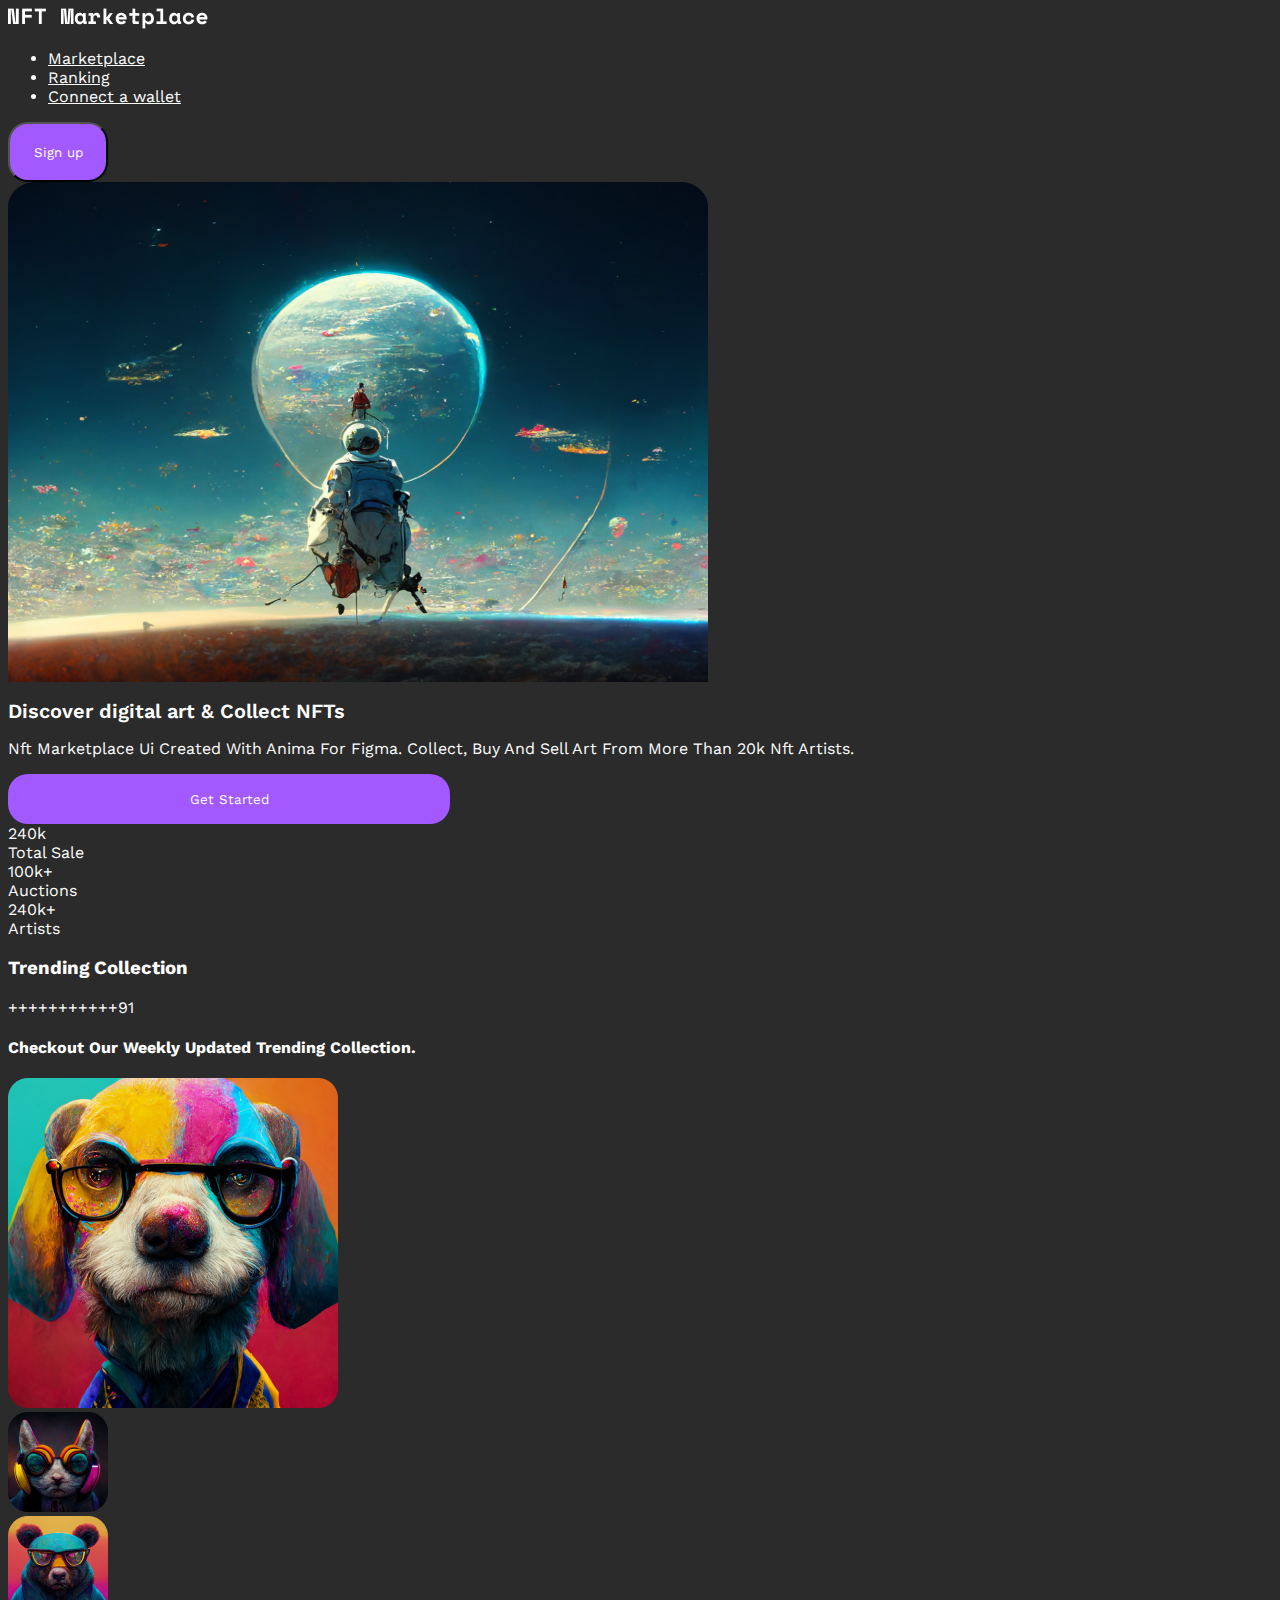
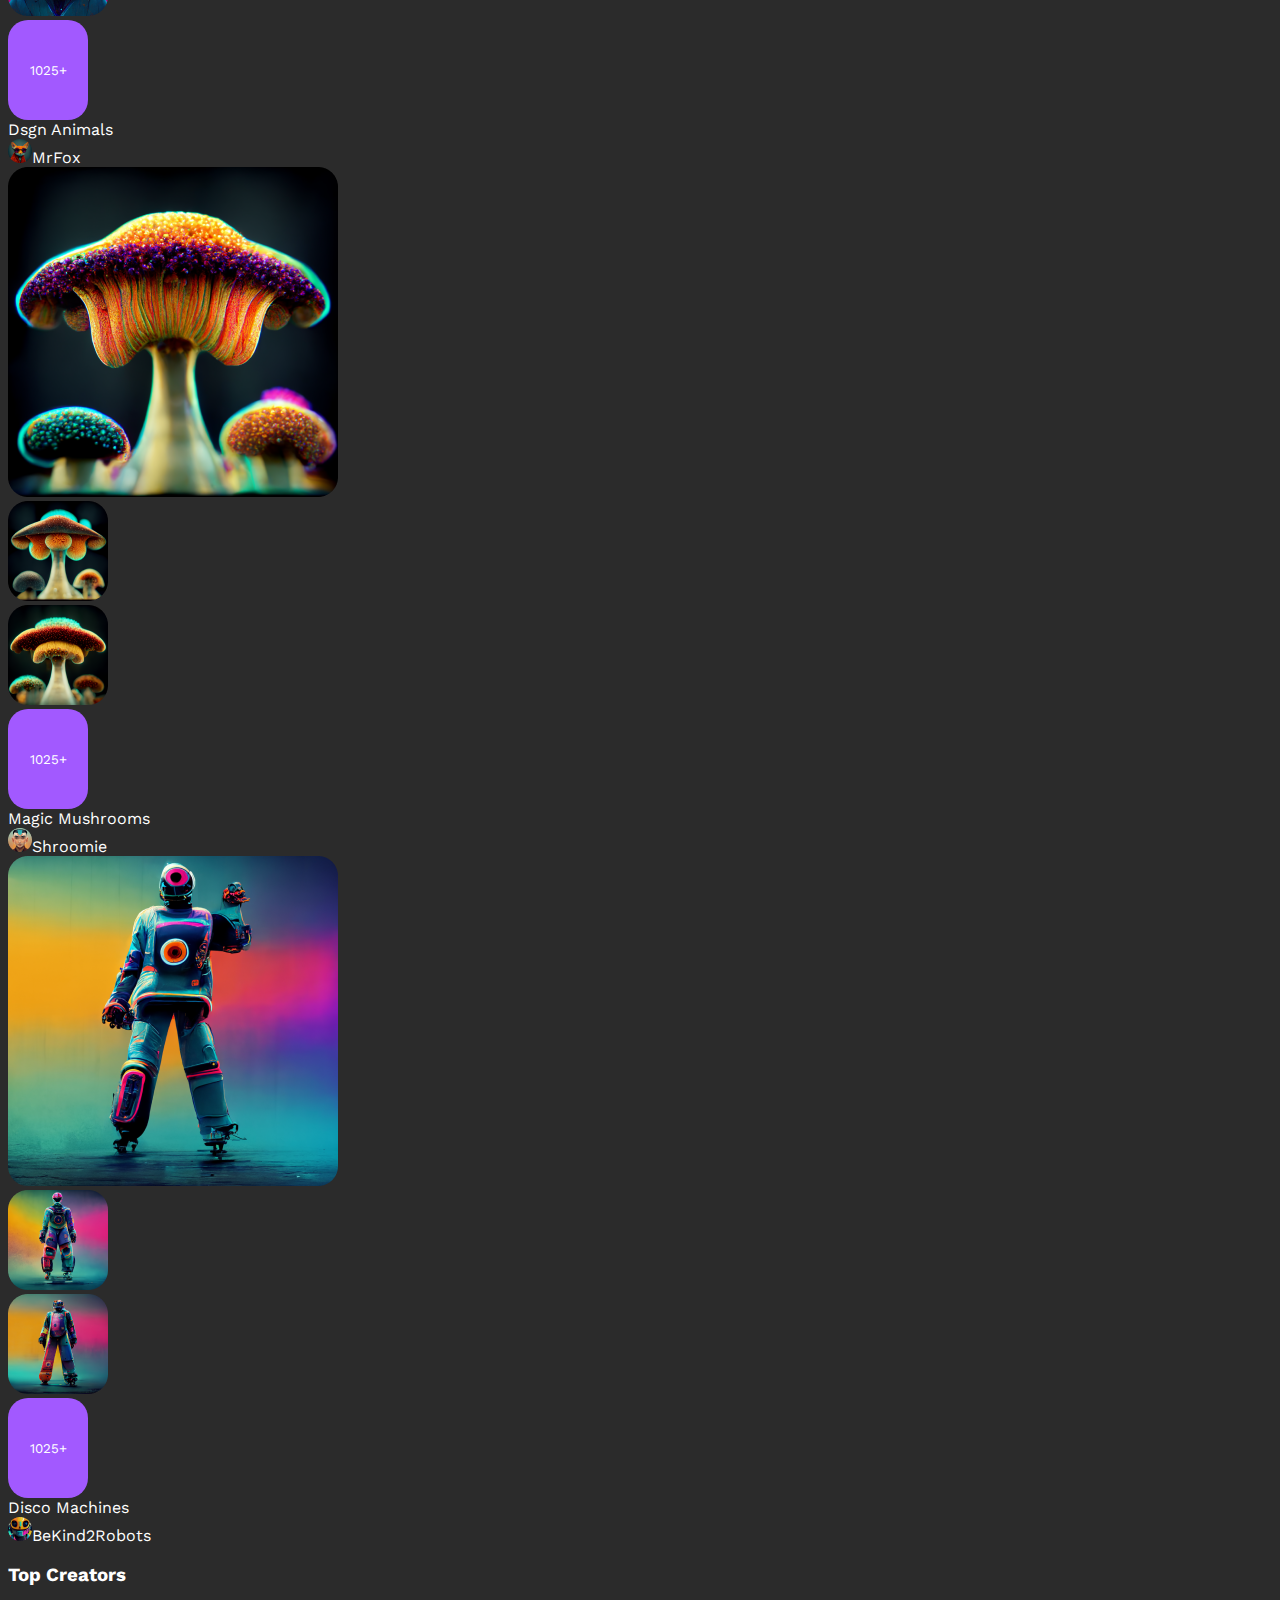
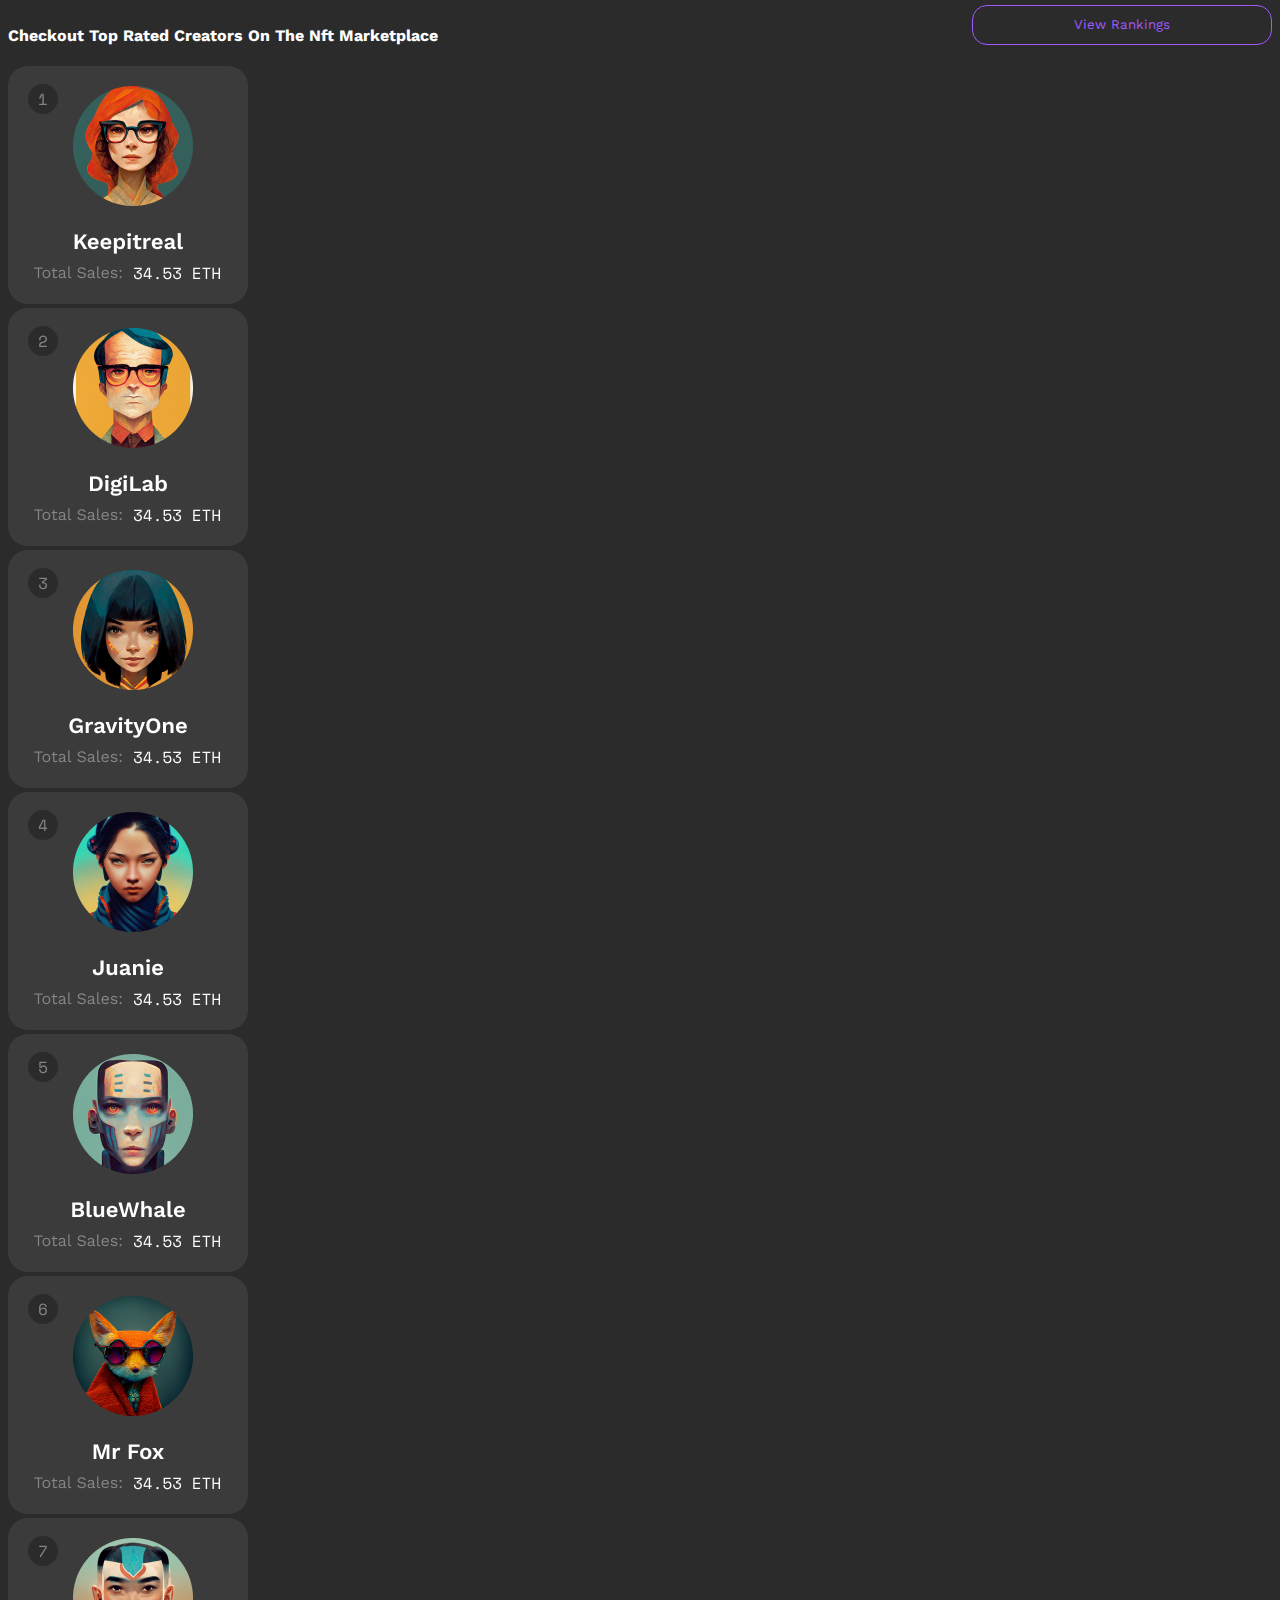
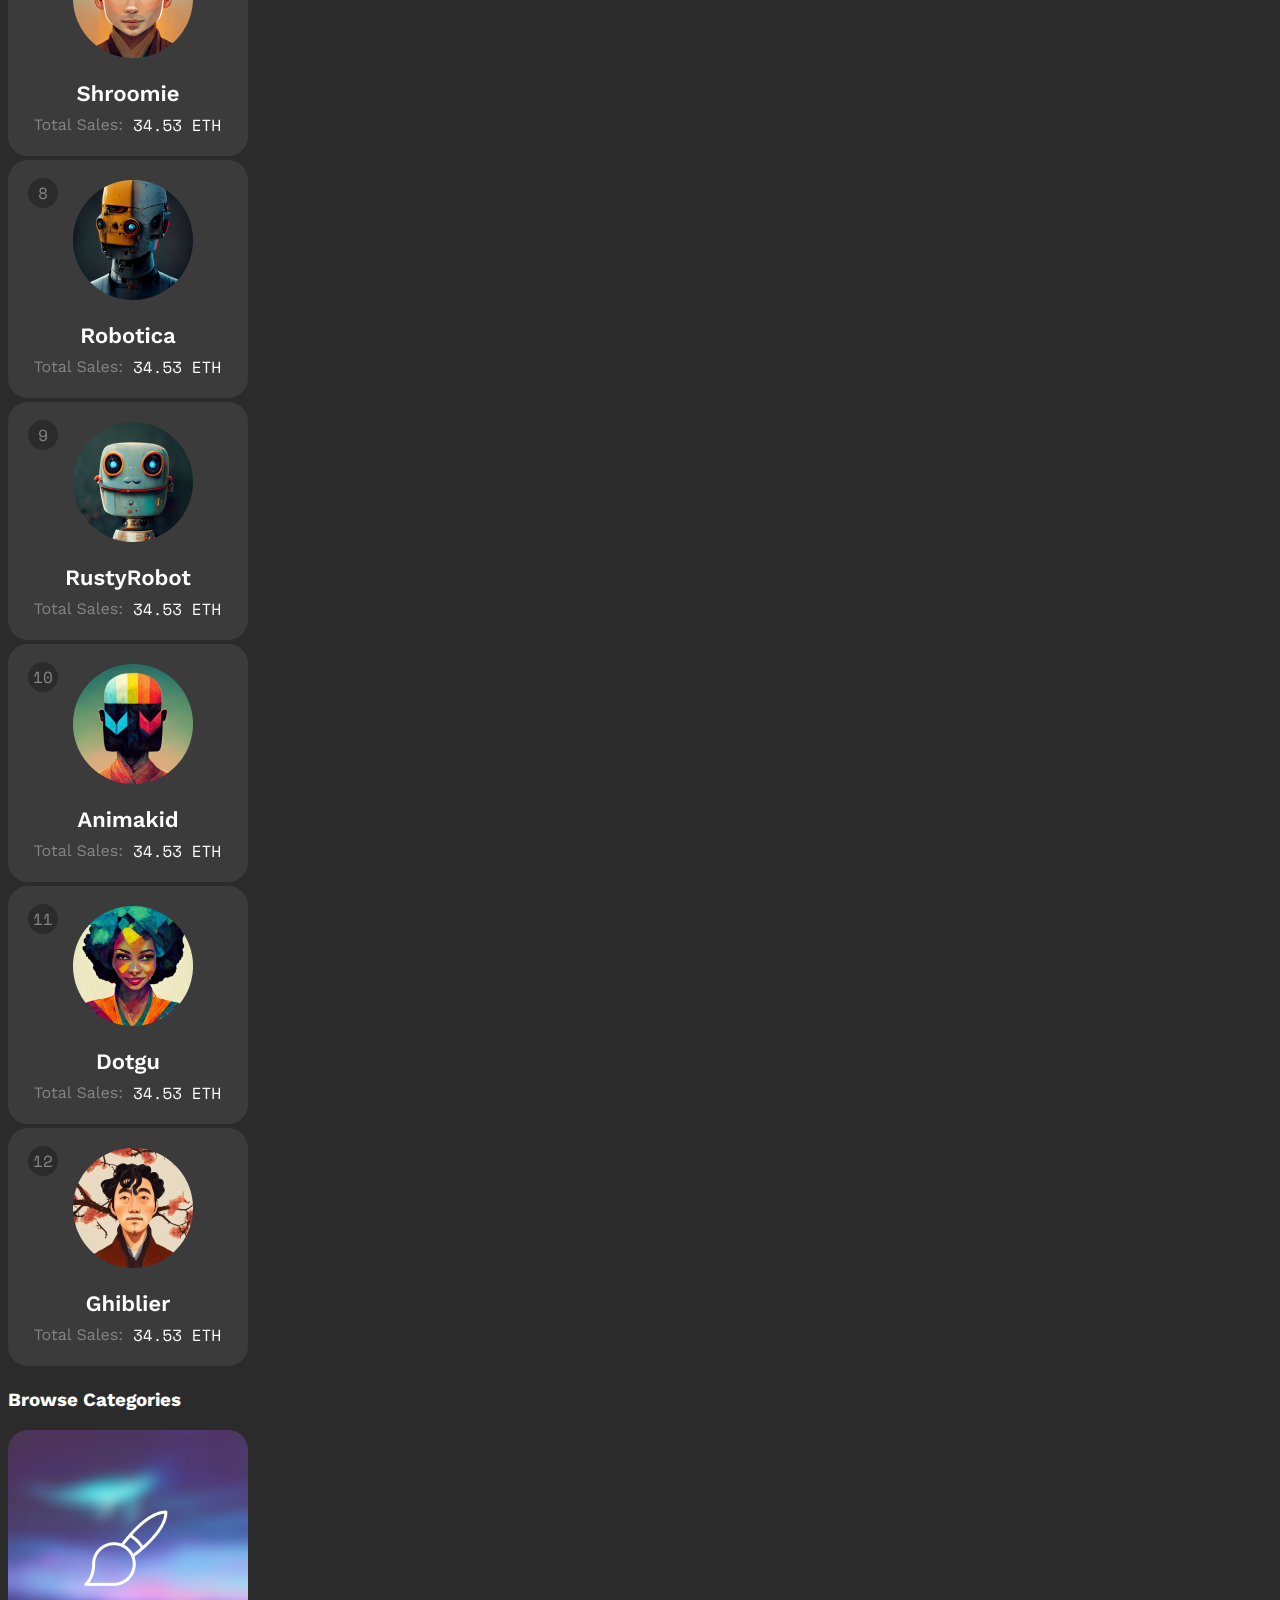
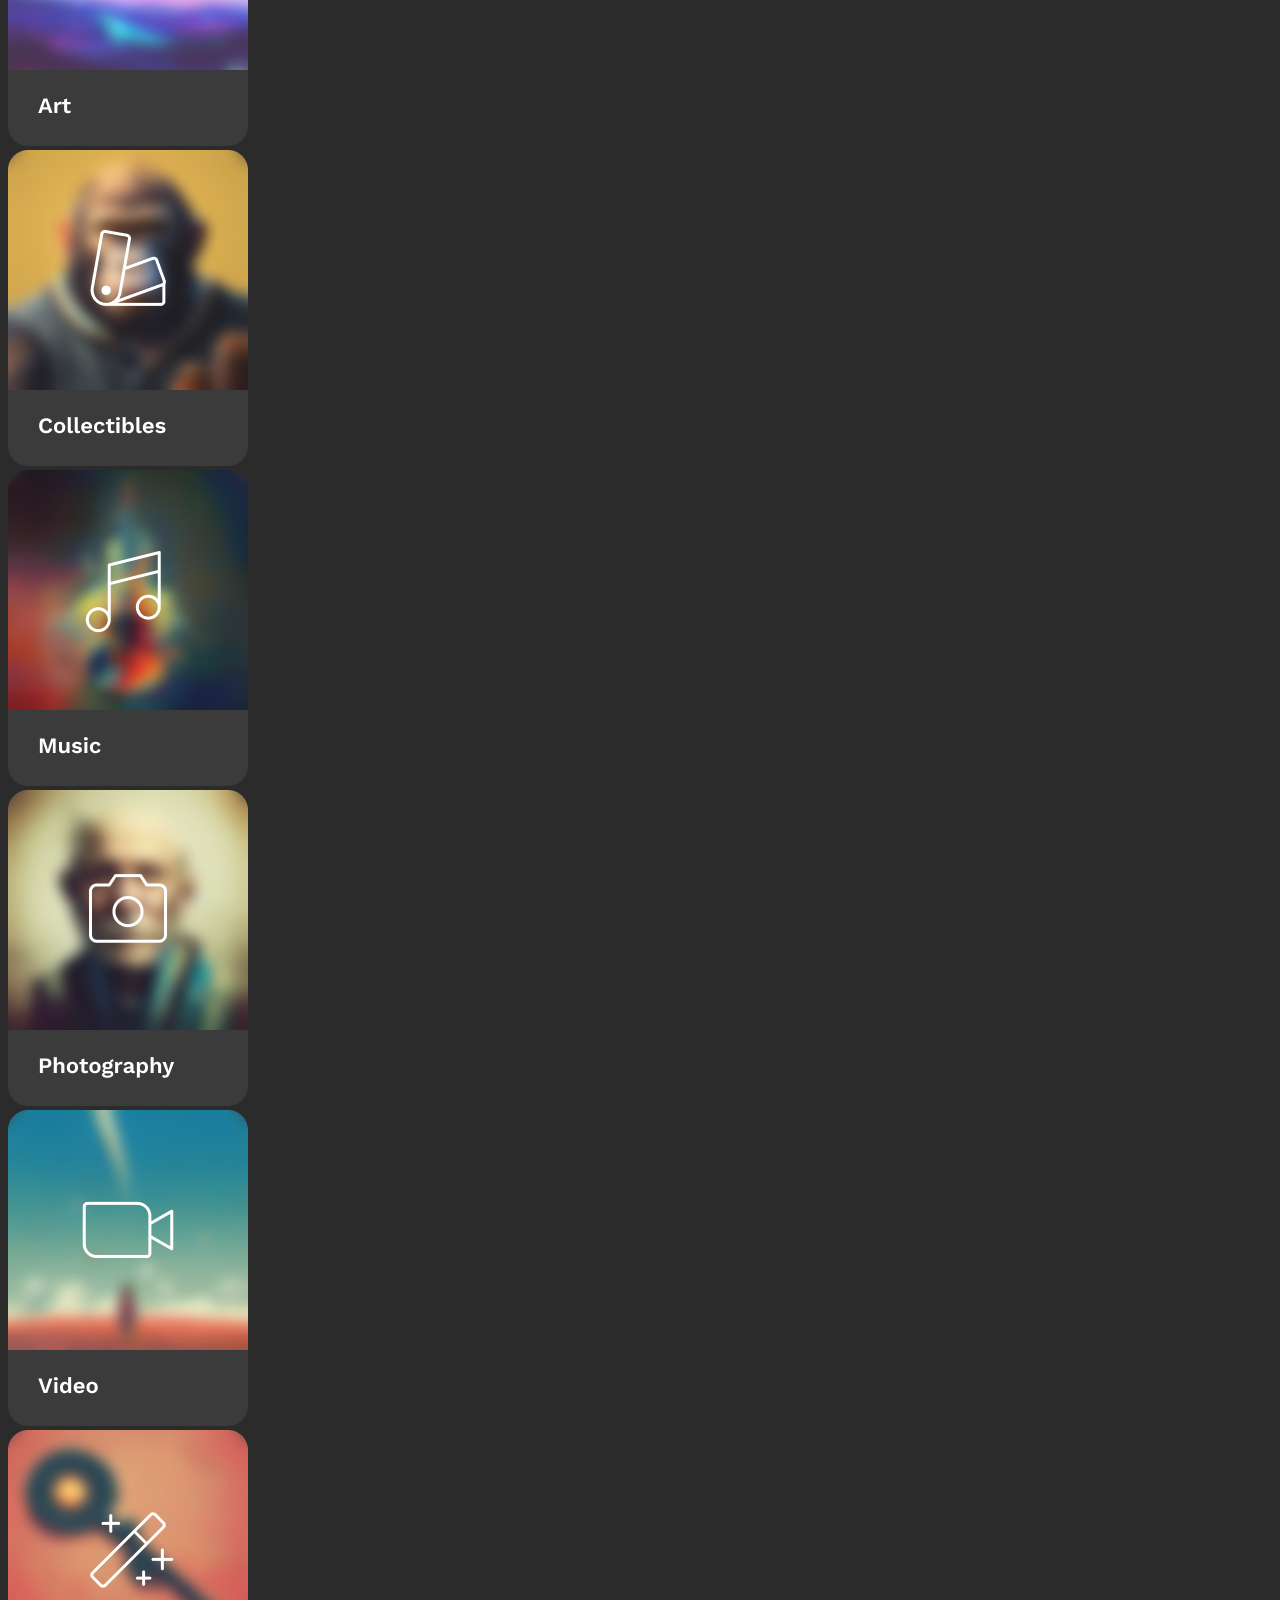
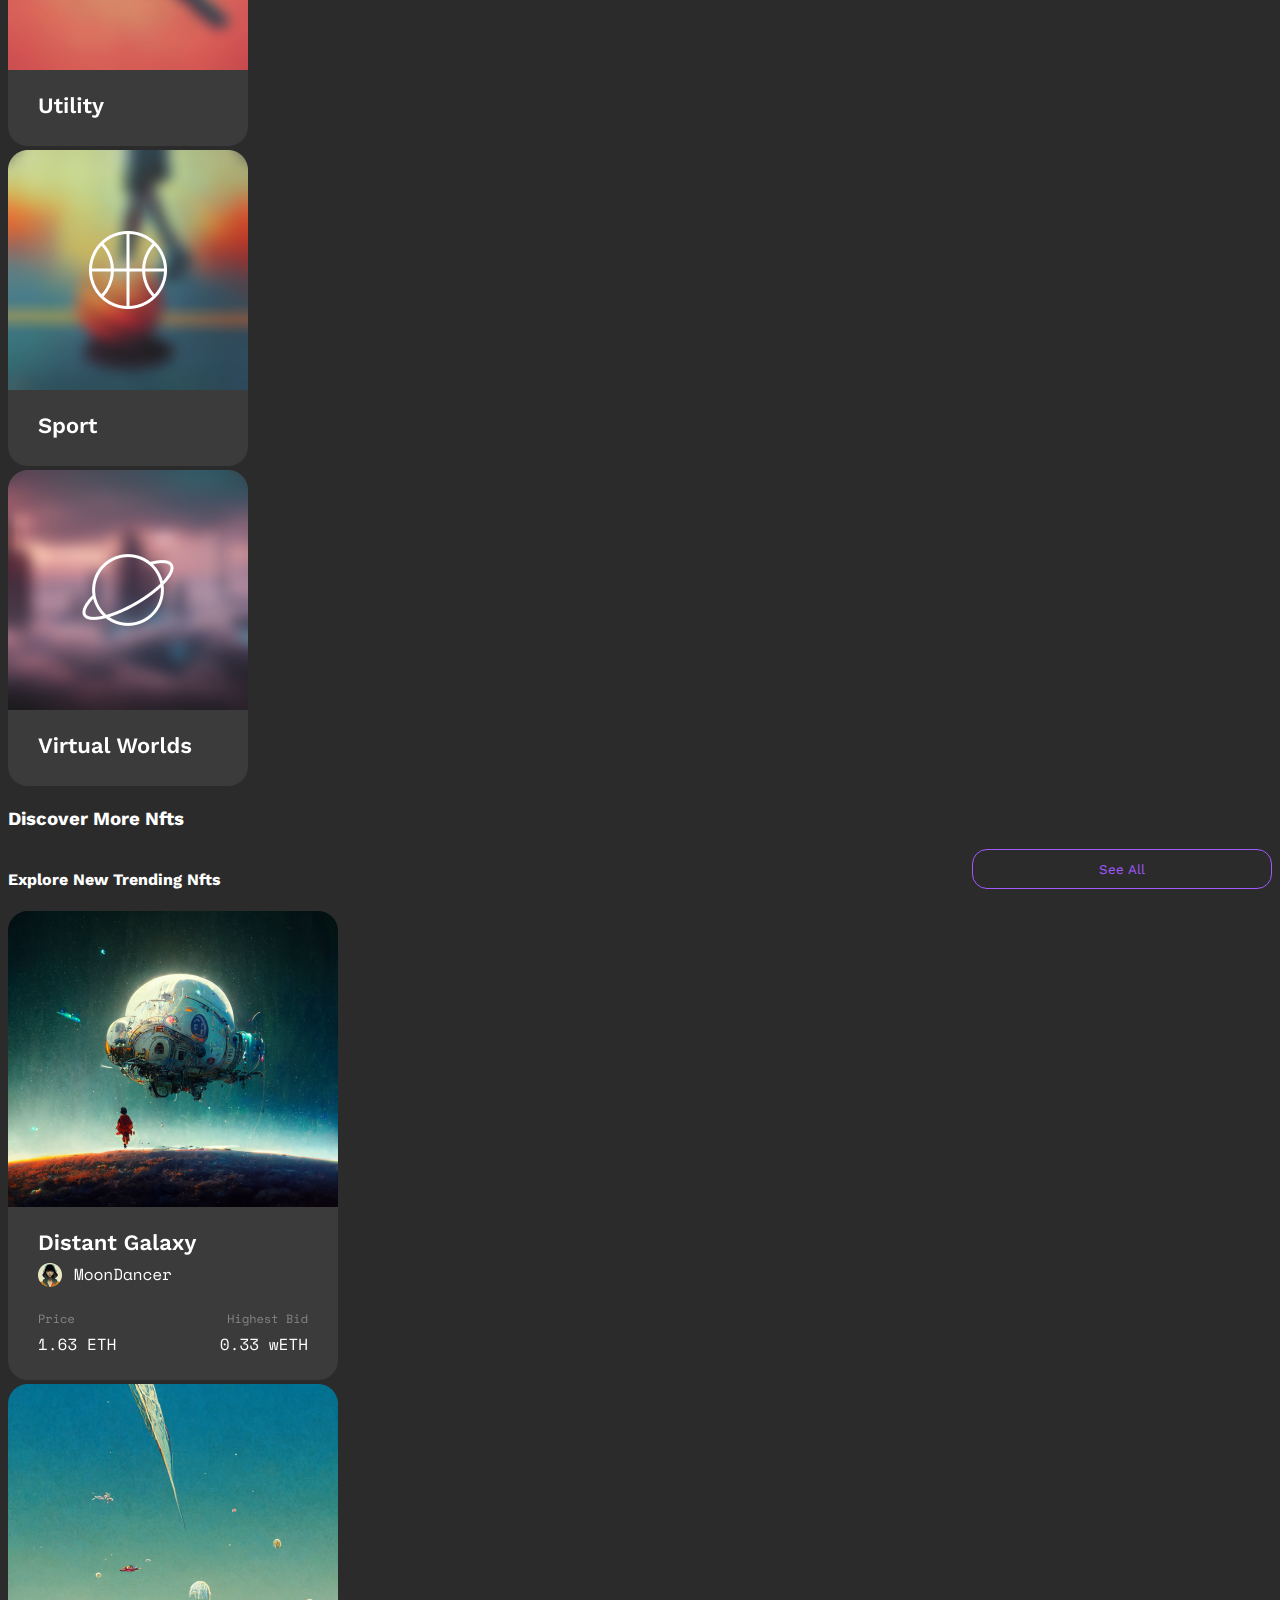
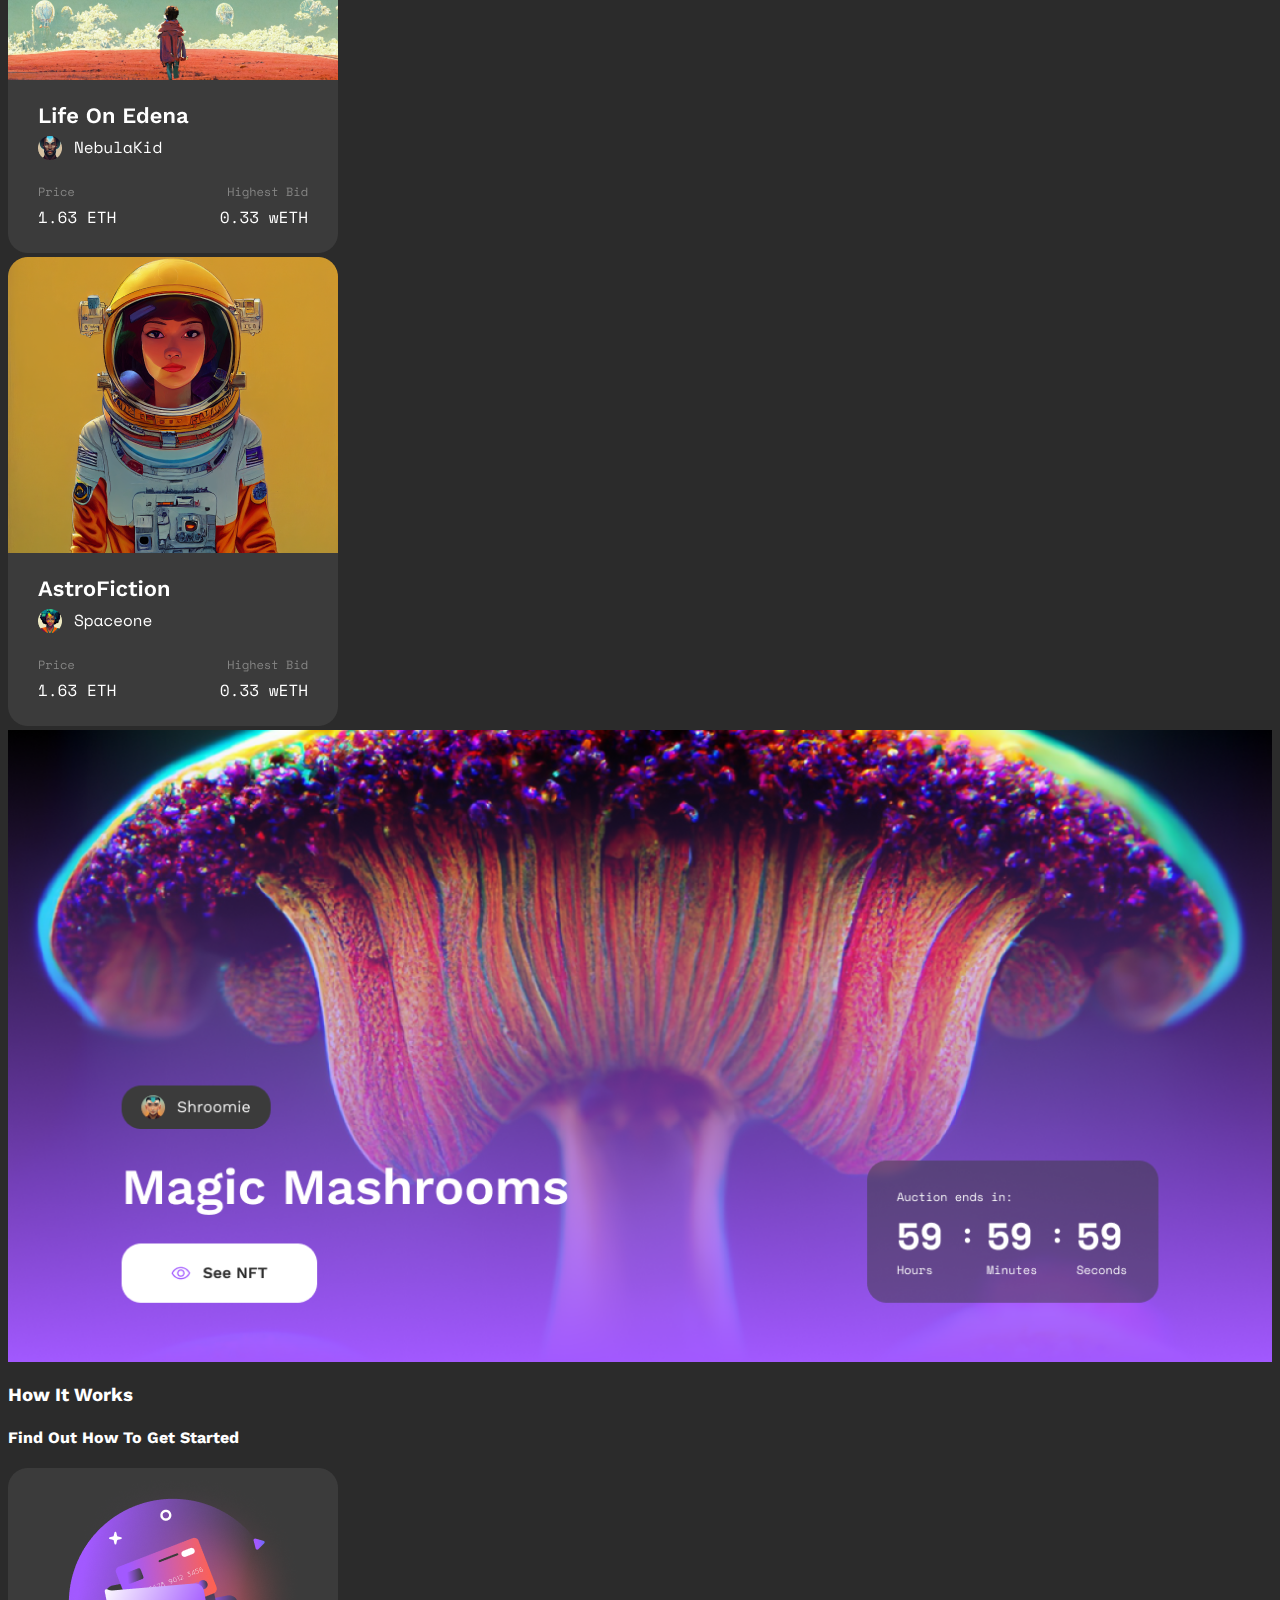
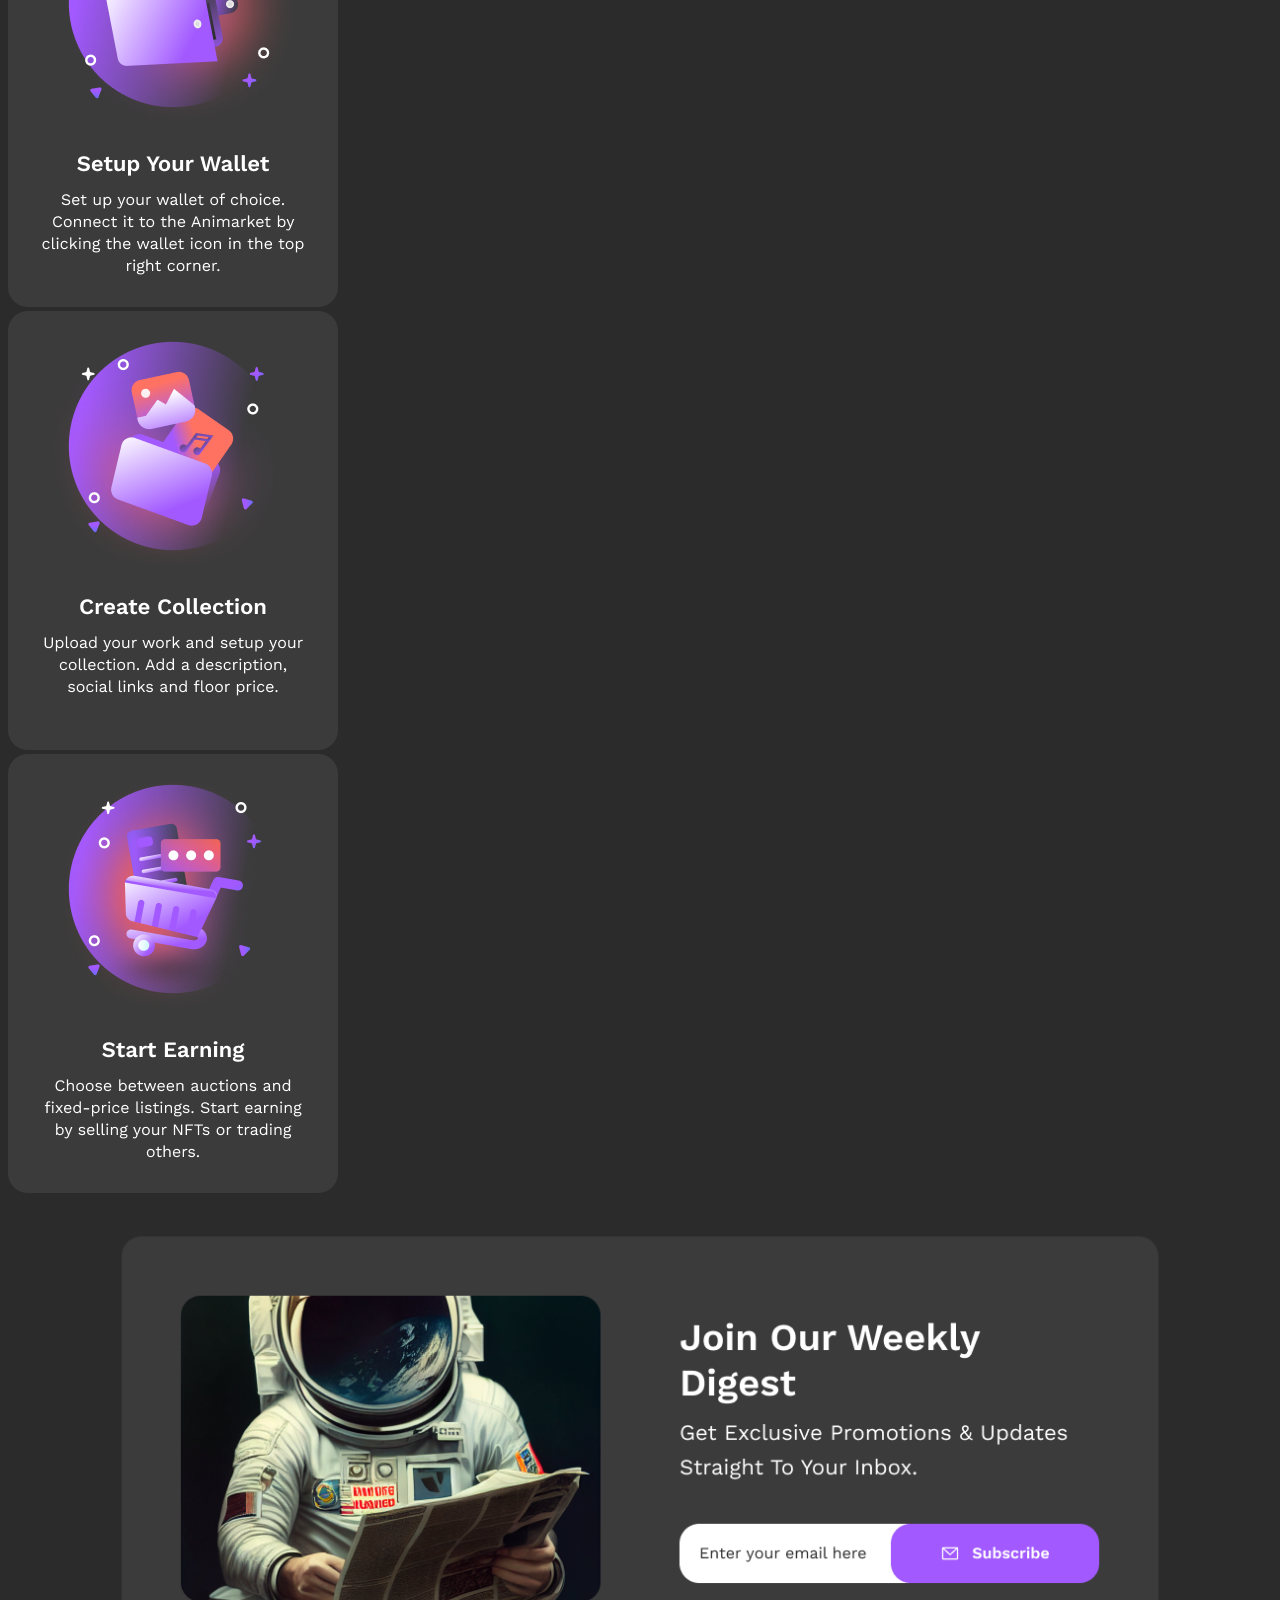
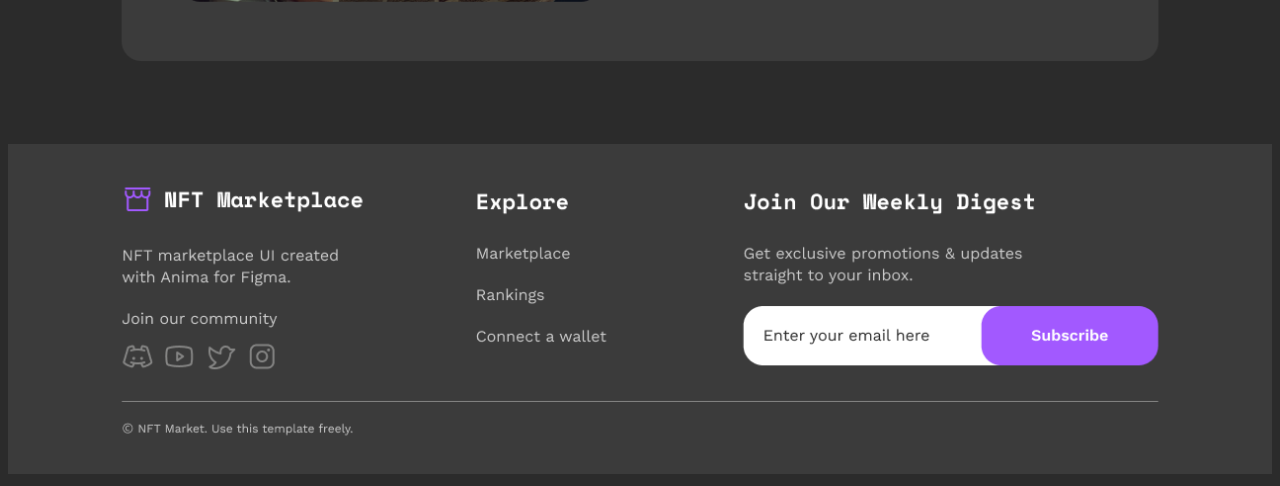
==== index.html @ 99cd3369 "figma commit" ====
<!DOCTYPE html>
<html lang="en">

<head>
  <meta charset="UTF-8">
  <meta name="viewport" content="width=device-width, initial-scale=1.0">
  <title>Document</title>
</head>
<link rel="stylesheet" href="./style.css">
<link href="https://cdn.jsdelivr.net/npm/bootstrap@5.3.2/dist/css/bootstrap.min.css" rel="stylesheet"
  integrity="sha384-T3c6CoIi6uLrA9TneNEoa7RxnatzjcDSCmG1MXxSR1GAsXEV/Dwwykc2MPK8M2HN" crossorigin="anonymous">
<script src="https://cdn.jsdelivr.net/npm/bootstrap@5.3.2/dist/js/bootstrap.bundle.min.js"
  integrity="sha384-C6RzsynM9kWDrMNeT87bh95OGNyZPhcTNXj1NW7RuBCsyN/o0jlpcV8Qyq46cDfL" crossorigin="anonymous"></script>
<link rel="stylesheet" href="https://cdnjs.cloudflare.com/ajax/libs/font-awesome/6.5.1/css/all.min.css"
  integrity="sha512-DTOQO9RWCH3ppGqcWaEA1BIZOC6xxalwEsw9c2QQeAIftl+Vegovlnee1c9QX4TctnWMn13TZye+giMm8e2LwA=="
  crossorigin="anonymous" referrerpolicy="no-referrer" />

<body style="background-color: #2B2B2B;">
  <!-- Navbar -->
  <div class="container" style="background-color: #2B2B2B;">
    <header class="d-flex flex-wrap align-items-center justify-content-center justify-content-md-between py-3 mb-4 ">
      <div class="col-md-3 mb-2 mb-md-0">
        <a href="/" class="d-inline-flex link-body-emphasis text-decoration-none">
          <img class="img-logo" src="./images/logoimg/nav/NFT Marketplace.png" alt="">
        </a>
      </div>

      <ul class="nav col-12 col-md-auto mb-2 justify-content-center mb-md-0">
        <li><a href="#" class="nav-link px-2 link-light">Marketplace</a></li>
        <li><a href="#" class="nav-link px-2 link-light">Ranking</a></li>
        <li><a href="#" class="nav-link px-2 link-light">Connect a wallet</a></li>
      </ul>

      <div class="col-md-3 text-end">
        <button type="button" class="btn "
          style="background-color: #A259FF; height: 60px; border-radius: 20px; width: 100px; color: white;"><i
            class="fa-regular fa-user"></i> Sign up</button>
      </div>
    </header>
  </div>

  <!-- Hero Section -->
  <div class="container col-xxl-8 px-4 py-5">
    <div class="row flex-lg-row-reverse align-items-center g-5 py-5">
      <div class="col-10 col-sm-8 col-lg-6">
        <img src="./images/herosection/Image Placeholder@2x.png" class="d-block mx-lg-auto img-fluid"
          alt="Bootstrap Themes" width="700" height="500" loading="lazy">
      </div>
      <div class="col-lg-6">
        <h1 class="display-5  mb-3 head-head ">Discover digital art & Collect NFTs</h1>
        <p class="lead para-para">Nft Marketplace Ui Created With Anima For Figma. Collect, Buy And Sell Art From More
          Than 20k Nft Artists.</p>
        <div class="d-grid gap-2 d-md-flex justify-content-md-start">
          <button class="hero-but" type="button" class="btn  btn-lg px-4 me-md-2" fdprocessedid="5mzouh "> <i
              class="fa-solid fa-rocket"></i> Get Started</button>
        </div>
        <!--  -->
        <div class="row flex-lg-row-reverse align-items-center g-5 py-5">
          <div class="col-lg-4">240k <br> Total Sale</div>
          <div class="col-lg-4">100k+ <br>
            Auctions</div>
          <div class="col-lg-4">240k+ <br>
            Artists</div>
        </div>

      </div>
    </div>
  </div>

  <!-- Trending -->

  <div class="container w-75 my-5">
    <h3>Trending Collection</h3>+++++++++++91
    <h4>Checkout Our Weekly Updated Trending Collection.</h4>
    <div class="row">
      <div class="col-lg-4 my-4">
        <div style="width: 18rem; background-color: transparent;">
          <img src="./images/dog.png" class="card-img-top ani" alt="...">
          <div class="row">
            <div class="col-lg-4 col-md-3 my-5 "><img class="ani" src="./images/sectoy.png" alt=""></div>
            <div class="col-lg-4 col-md-3 my-5"><img class="ani" src="./images/thirdtoy.png" alt=""></div>
            <div class="col-lg-4 col-md-3 my-5"><button class="ani"
                style="width: 80px ; height: 100px; background-color: #A259FF; border-radius: 20px;border: transparent">1025+</button>
            </div>

          </div>
          <div>Dsgn Animals</div>
          <div><img class="ani" src="./images/Avatar1.png" alt="">MrFox</div>

        </div>
      </div>
      <div class="col-lg-4 my-4">
        <div style="width: 18rem;">
          <img class="ani" src="./images/mush.png" class="card-img-top ani" alt="...">
          <div class="row">
            <div class="col-lg-4 col-md-3 my-5"><img class="ani" class="ani" src="./images/secmush.png" alt=""></div>
            <div class="col-lg-4 col-md-3 my-5"><img class="ani" class="ani" src="./images/thirdmush.png" alt=""></div>
            <div class="col-lg-4 col-md-3 my-5"><button class="ani"
                style="width: 80px ; height: 100px; background-color: #A259FF; border-radius: 20px; border: transparent;">1025+</button>
            </div>

          </div>
          <div>Magic Mushrooms</div>
          <div><img class="ani" src="./images/Avatar2.png" alt="">Shroomie</div>



        </div>
      </div>
      <div class="col-lg-4 my-4">
        <div style="width: 18rem;">
          <img class="ani" src="./images/robo.png" class="card-img-top ani" alt="...">
          <div class="row">
            <div class="col-lg-4 col-md-3  my-5"><img class="ani" class="ani" src="./images/secrobo.png" alt=""></div>
            <div class="col-lg-4 col-md-3  my-5"><img class="ani" class="ani" src="./images/thirdrobo.png" alt=""></div>
            <div class="col-lg-4 col-md-3  my-5"><button class="ani"
                style="width: 80px ; height: 100px; background-color: #A259FF; border-radius: 20px;border: transparent">1025+</button>
            </div>

          </div>
          <div>Disco Machines</div>
          <div><img class="ani" src="./images/Avatar3.png" alt="">BeKind2Robots</div>


        </div>
      </div>


    </div>
  </div>

  <!-- Top Creators -->
  <div class="container ">
    <h3>Top Creators</h3>
    <div class="top-c">
      <h4>Checkout Top Rated Creators On The Nft Marketplace</h4>
      <button
        style="background-color: #2B2B2B; color: #A259FF; border-radius: 15px; height: 40px; width: 300px; border: solid 1px;">
        <i class="fa-solid fa-rocket"></i> View Rankings</button>
    </div>
    <div class="row mt-5">
      <div class="col-lg-3 ">
        <div style="width: 18rem; background-color: transparent;">
          <img class="ani" src="./images/Artist Card1.png" class="card-img-top" alt="...">
        </div>
      </div>

      <div class="col-lg-3  ">
        <div style="width: 18rem; background-color: transparent;">
          <img class="ani" src="./images/Artist Card2.png" class="card-img-top" alt="...">
        </div>
      </div>
      <div class="col-lg-3 ">
        <div style="width: 18rem; background-color: transparent;">
          <img class="ani" src="./images/Artist Card3.png" class="card-img-top" alt="...">
        </div>
      </div>

      <div class="col-lg-3  ">
        <div style="width: 18rem; background-color: transparent;">
          <img class="ani" src="./images/Artist Card4.png" class="card-img-top" alt="...">
        </div>
      </div>

    </div>

    <!-- row2 -->

    <div class="row mt-5">
      <div class="col-lg-3 ">
        <div style="width: 18rem; background-color: transparent;">
          <img class="ani" src="./images/Artist Card5.png" class="card-img-top" alt="...">
        </div>
      </div>

      <div class="col-lg-3  ">
        <div style="width: 18rem; background-color: transparent;">
          <img class="ani" src="./images/Artist Card6.png" class="card-img-top" alt="...">
        </div>
      </div>
      <div class="col-lg-3 ">
        <div style="width: 18rem; background-color: transparent;">
          <img class="ani" src="./images/Artist Card7.png" class="card-img-top" alt="...">
        </div>
      </div>

      <div class="col-lg-3  ">
        <div style="width: 18rem; background-color: transparent;">
          <img class="ani" src="./images/Artist Card8.png" class="card-img-top" alt="...">
        </div>
      </div>

    </div>

    <!-- row3 -->

    <div class="row mt-5 mb-5">
      <div class="col-lg-3 ">
        <div style="width: 18rem; background-color: transparent;">
          <img class="ani" src="./images/Artist Card9.png" class="card-img-top" alt="...">
        </div>
      </div>

      <div class="col-lg-3  ">
        <div style="width: 18rem; background-color: transparent;">
          <img class="ani" src="./images/Artist Card10.png" class="card-img-top" alt="...">
        </div>
      </div>
      <div class="col-lg-3 ">
        <div style="width: 18rem; background-color: transparent;">
          <img class="ani" src="./images/Artist Card11.png" class="card-img-top" alt="...">
        </div>
      </div>

      <div class="col-lg-3  ">
        <div style="width: 18rem; background-color: transparent;">
          <img class="ani" src="./images/Artist Card12.png" class="card-img-top" alt="...">
        </div>
      </div>

    </div>



  </div>



  </div>


  <!-- Categories section -->
  <div class="container">
    <h3>Browse Categories</h3>
    <div class="row mt-5">
      <div class="col-lg-3 ">
        <div style="width: 18rem; background-color: transparent;">
          <img class="ani" src="./images/Category Card1.png" class="card-img-top" alt="...">
        </div>
      </div>

      <div class="col-lg-3  ">
        <div style="width: 18rem; background-color: transparent;">
          <img class="ani" src="./images/Category Card2.png" class="card-img-top" alt="...">
        </div>
      </div>
      <div class="col-lg-3 ">
        <div style="width: 18rem; background-color: transparent;">
          <img class="ani" src="./images/Category Card3.png" class="card-img-top" alt="...">
        </div>
      </div>

      <div class="col-lg-3  ">
        <div style="width: 18rem; background-color: transparent;">
          <img class="ani" src="./images/Category Card4.png" class="card-img-top" alt="...">
        </div>
      </div>

    </div>

    <!-- cat row2 -->
    <div class="row mt-5 mb-5">
      <div class="col-lg-3 ">
        <div style="width: 18rem; background-color: transparent;">
          <img class="ani" src="./images/Category Card5.png" class="card-img-top" alt="...">
        </div>
      </div>

      <div class="col-lg-3  ">
        <div style="width: 18rem; background-color: transparent;">
          <img class="ani" src="./images/Category Card6.png" class="card-img-top" alt="...">
        </div>
      </div>
      <div class="col-lg-3 ">
        <div style="width: 18rem; background-color: transparent;">
          <img class="ani" src="./images/Category Card7.png" class="card-img-top" alt="...">
        </div>
      </div>

      <div class="col-lg-3  ">
        <div style="width: 18rem; background-color: transparent;">
          <img class="ani" src="./images/Category Card8.png" class="card-img-top" alt="...">
        </div>
      </div>

    </div>

  </div>

  <!-- Discover More Nfts -->
  <div class="container ">
    <h3>Discover More Nfts </h3>
    <div class="top-c">
      <h4>Explore New Trending Nfts</h4>
      <button
        style="background-color: #2B2B2B; color: #A259FF; border-radius: 15px; height: 40px; width: 300px; border: solid 1px;">
        <i class="fa-regular fa-eye"></i> See All</button>
    </div>

    <div class="row mt-5 mb-5">
      <div class="col-lg-4 ">
        <div style="width: 18rem; background-color: transparent;">
          <img class="ani" src="./images/NFT Card1.png" class="card-img-top" alt="...">
        </div>
      </div>

      <div class="col-lg-4  ">
        <div style="width: 18rem; background-color: transparent;">
          <img class="ani" src="./images/NFT Card2.png" class="card-img-top" alt="...">
        </div>
      </div>
      <div class="col-lg-4 ">
        <div style="width: 18rem; background-color: transparent;">
          <img class="ani" src="./images/NFT Card3.png" class="card-img-top" alt="...">
        </div>
      </div>


    </div>



  </div>


  <!-- highlightmush -->

  <div class="mb-4">
    <img src="./images/NFT Highlightimg.png" alt="" width="100%">
  </div>


  <!-- how it work -->
  <div class="container ">
    <h3>How It Works </h3>
    <h4>Find Out How To Get Started</h4>

    <div class="row mt-5 mb-5">
      <div class="col-lg-4 ">
        <div style="width: 18rem; background-color: transparent;">
          <img class="ani" src="./images/Info Card1.png" class="card-img-top" alt="...">
        </div>
      </div>

      <div class="col-lg-4  ">
        <div style="width: 18rem; background-color: transparent;">
          <img class="ani" src="./images/Info Card2.png" class="card-img-top" alt="...">
        </div>
      </div>
      <div class="col-lg-4 ">
        <div style="width: 18rem; background-color: transparent;">
          <img class="ani" src="./images/Info Card3.png" class="card-img-top" alt="...">
        </div>
      </div>


    </div>

  </div>

  <!-- subscribe -->
  <div class="mb-4">
    <img src="./images/Subscribe widget1.png" alt="" width="100%">
  </div>

  <div class="mb-4">
    <img src="./images/Footer1.png
           " alt="" width="100%">
  </div>














</body>

</html>
---- style.css ----
/* .navbar{
    width: 100%;
    height: 35px;
    flex-shrink: 0;
    background-color: #2B2B2B;
} */

@import url('https://fonts.googleapis.com/css2?family=Ephesis&family=Mukta&family=Roboto&family=Rowdies&family=Work+Sans:ital,wght@1,600&display=swap');

*{
    color: white;
    font-family: Work Sans;


}


.vy{
    background-color: #A259FF;
}
 @media(max-width:725px){
    .img-logo{
        width: 50%;
    }
 }

 .hero-but{
    background-color: #A259FF;
    height: 50px;
    border-radius: 20px;
    width: 35%;
    border: transparent;
 }

 .head-head{
    font-family: Work Sans;
font-size: 20px;
font-style: normal;
font-weight: 600;

 }

 /* .para-para{
    font-family: Work Sans;
    font-size: 6px;
    font-style: normal;
 } */

 .hero-item{
    display: flex;
    align-items: flex-start;
    gap: 30px;
    align-self: stretch;
 }


 .ani{
    transition: 1;
}

.ani:hover{
    transform: scale(1.01);
    box-shadow: 0 4px 8px 0 rgba(0, 0, 0, 0.2), 0 6px 20px 0 rgba(0, 0, 0, 0.19);

}
.top-c{
    display: flex;
    justify-content: space-between;
}
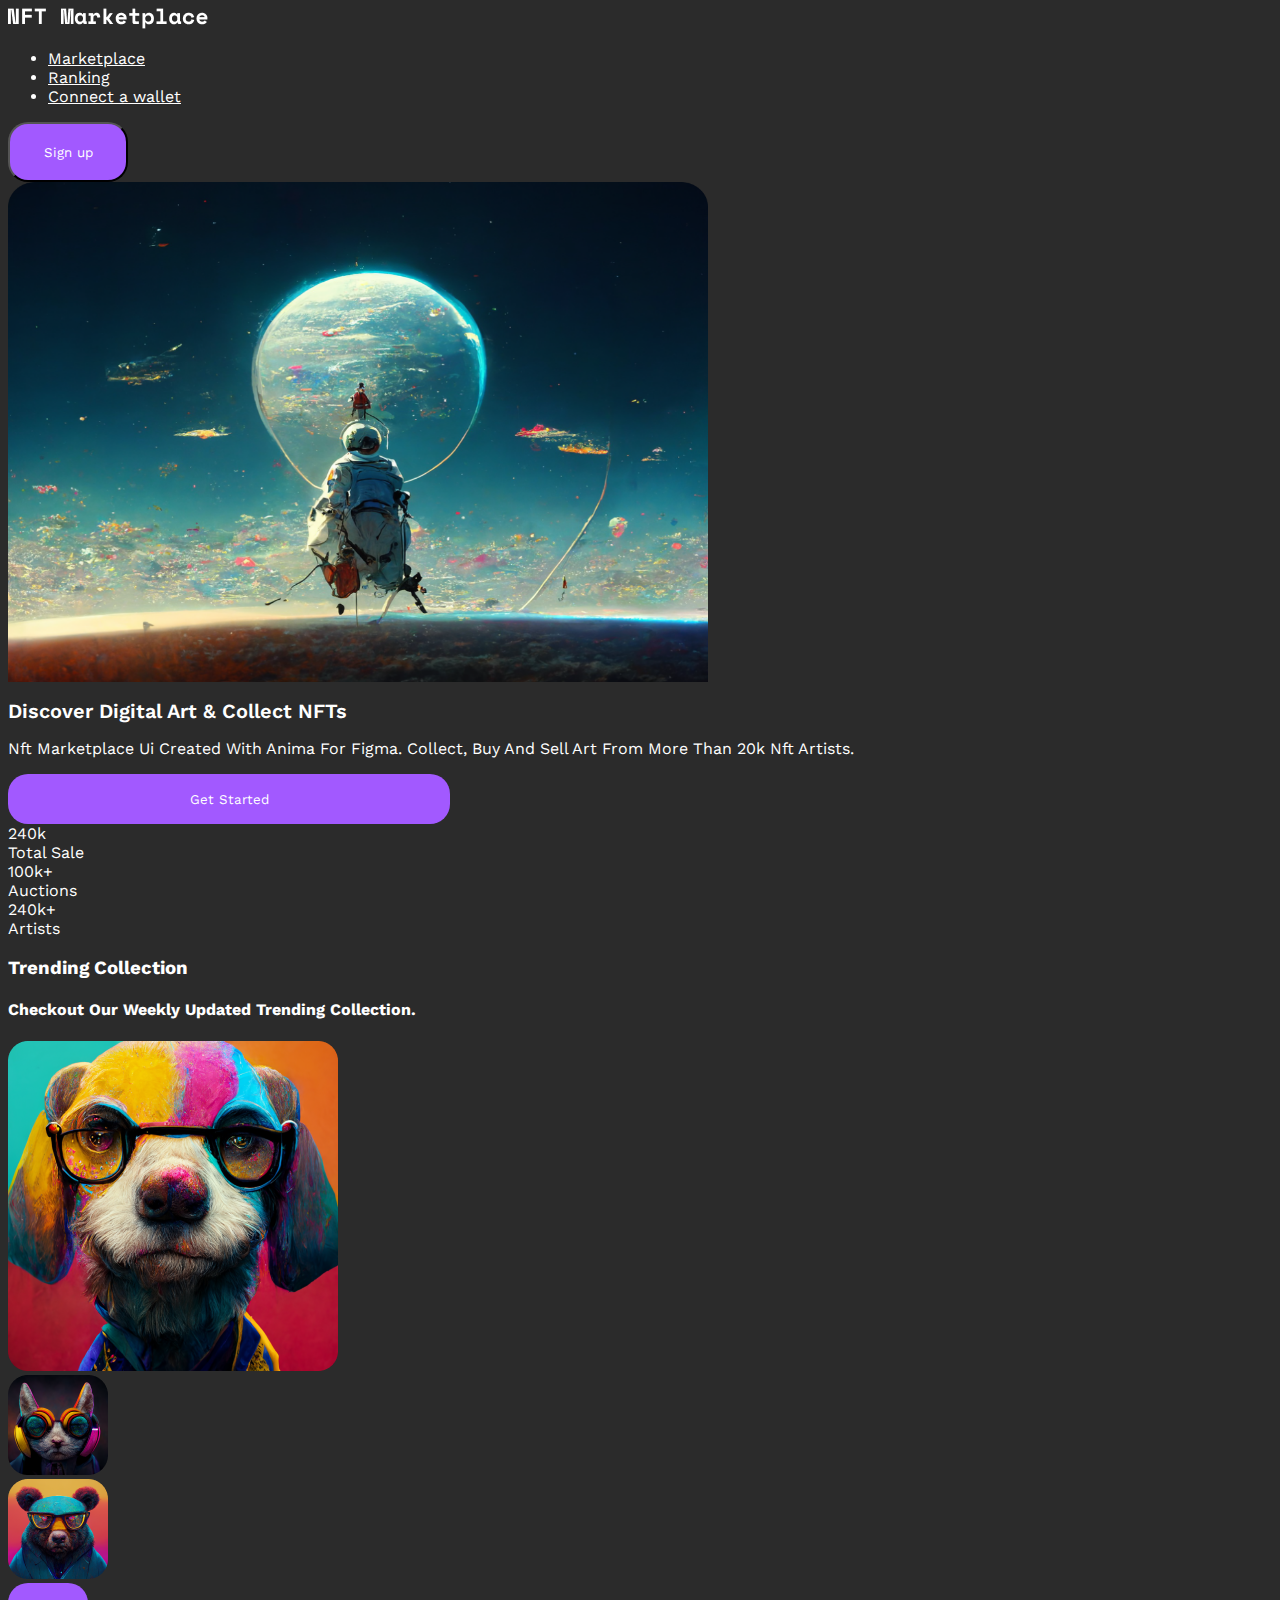
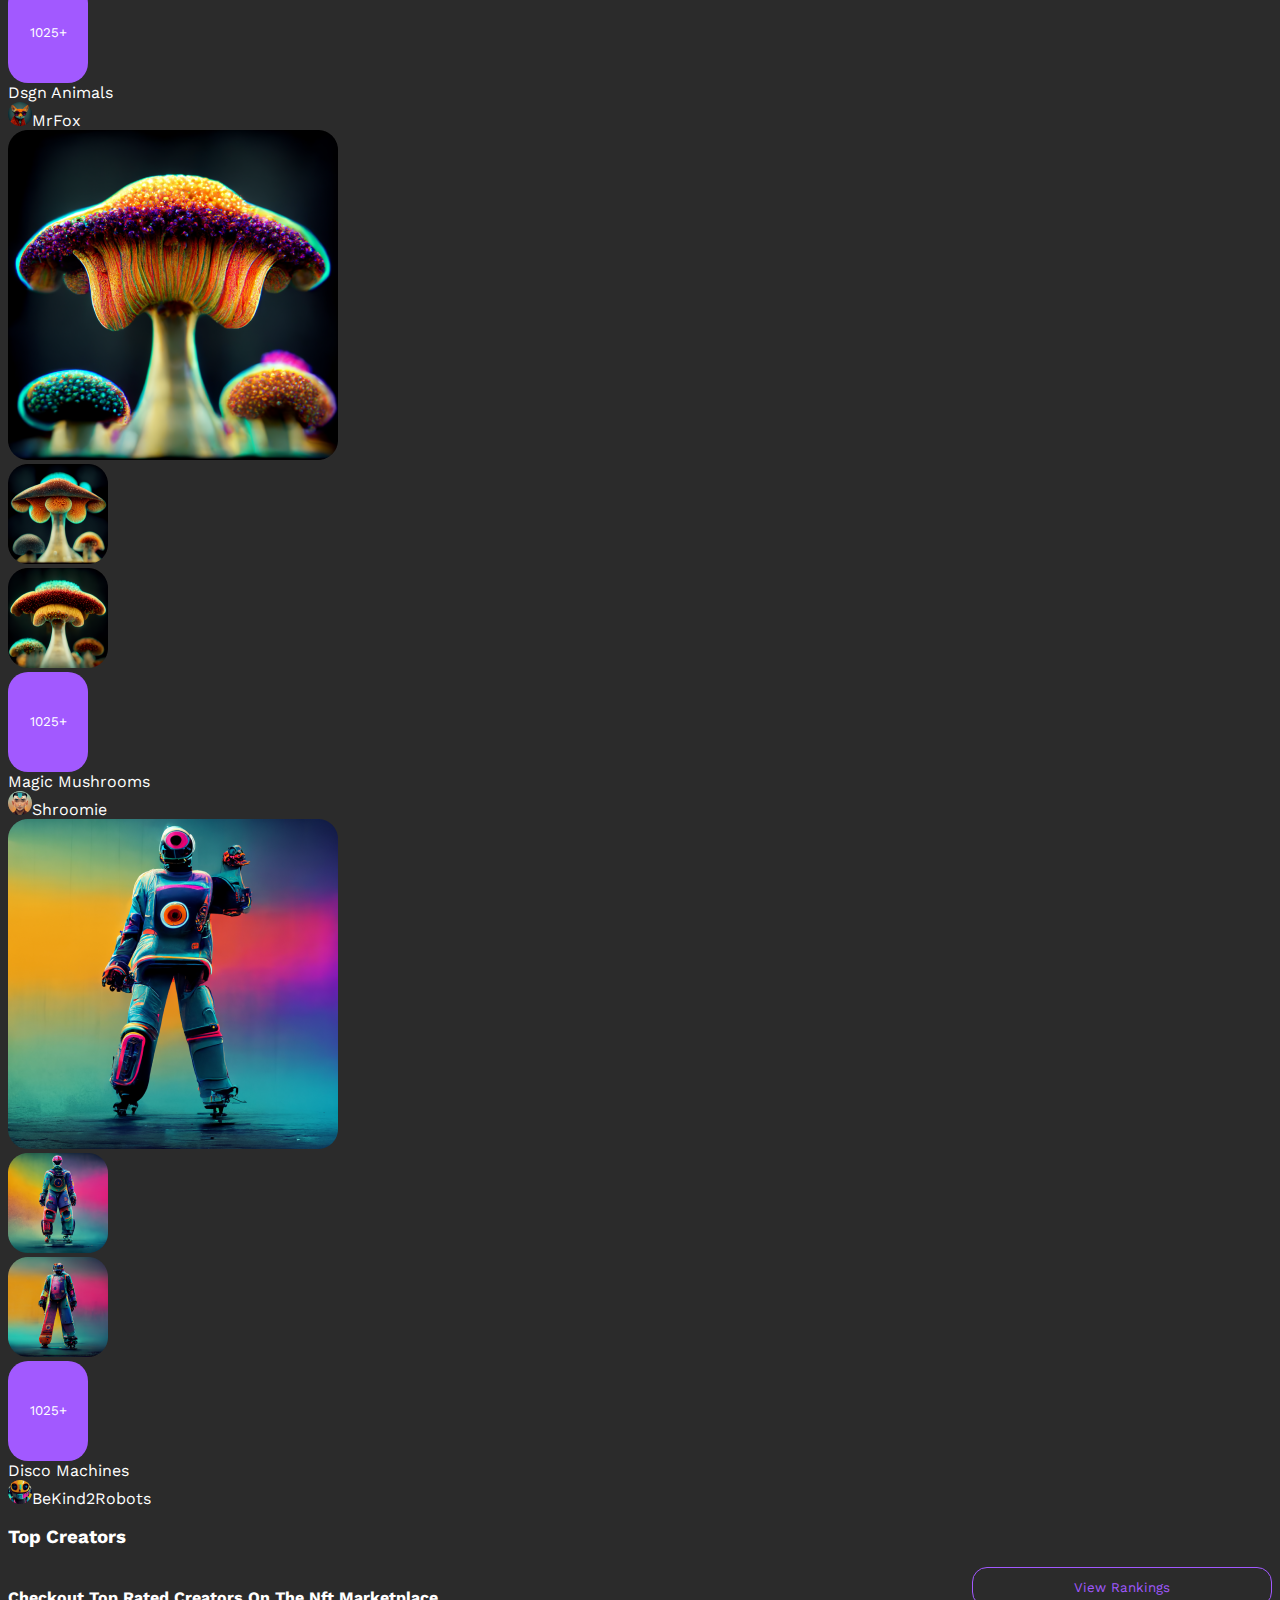
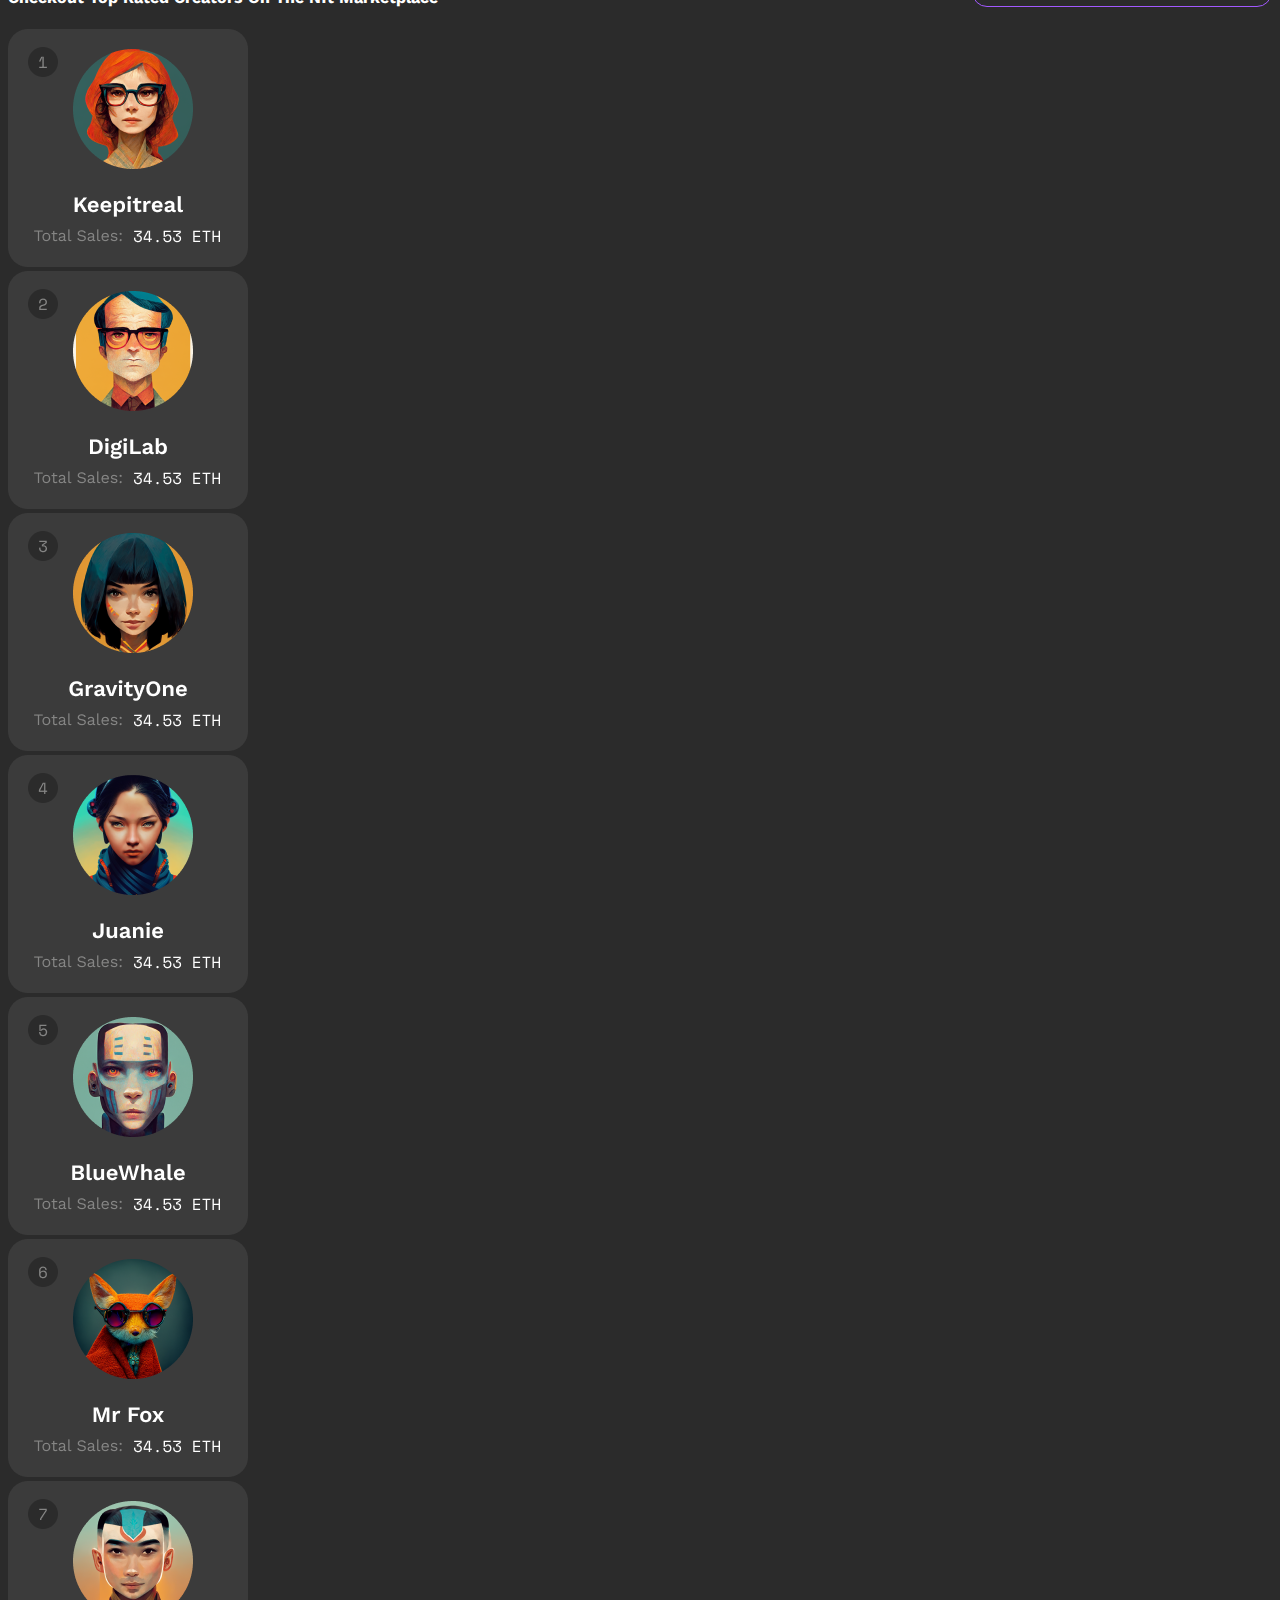
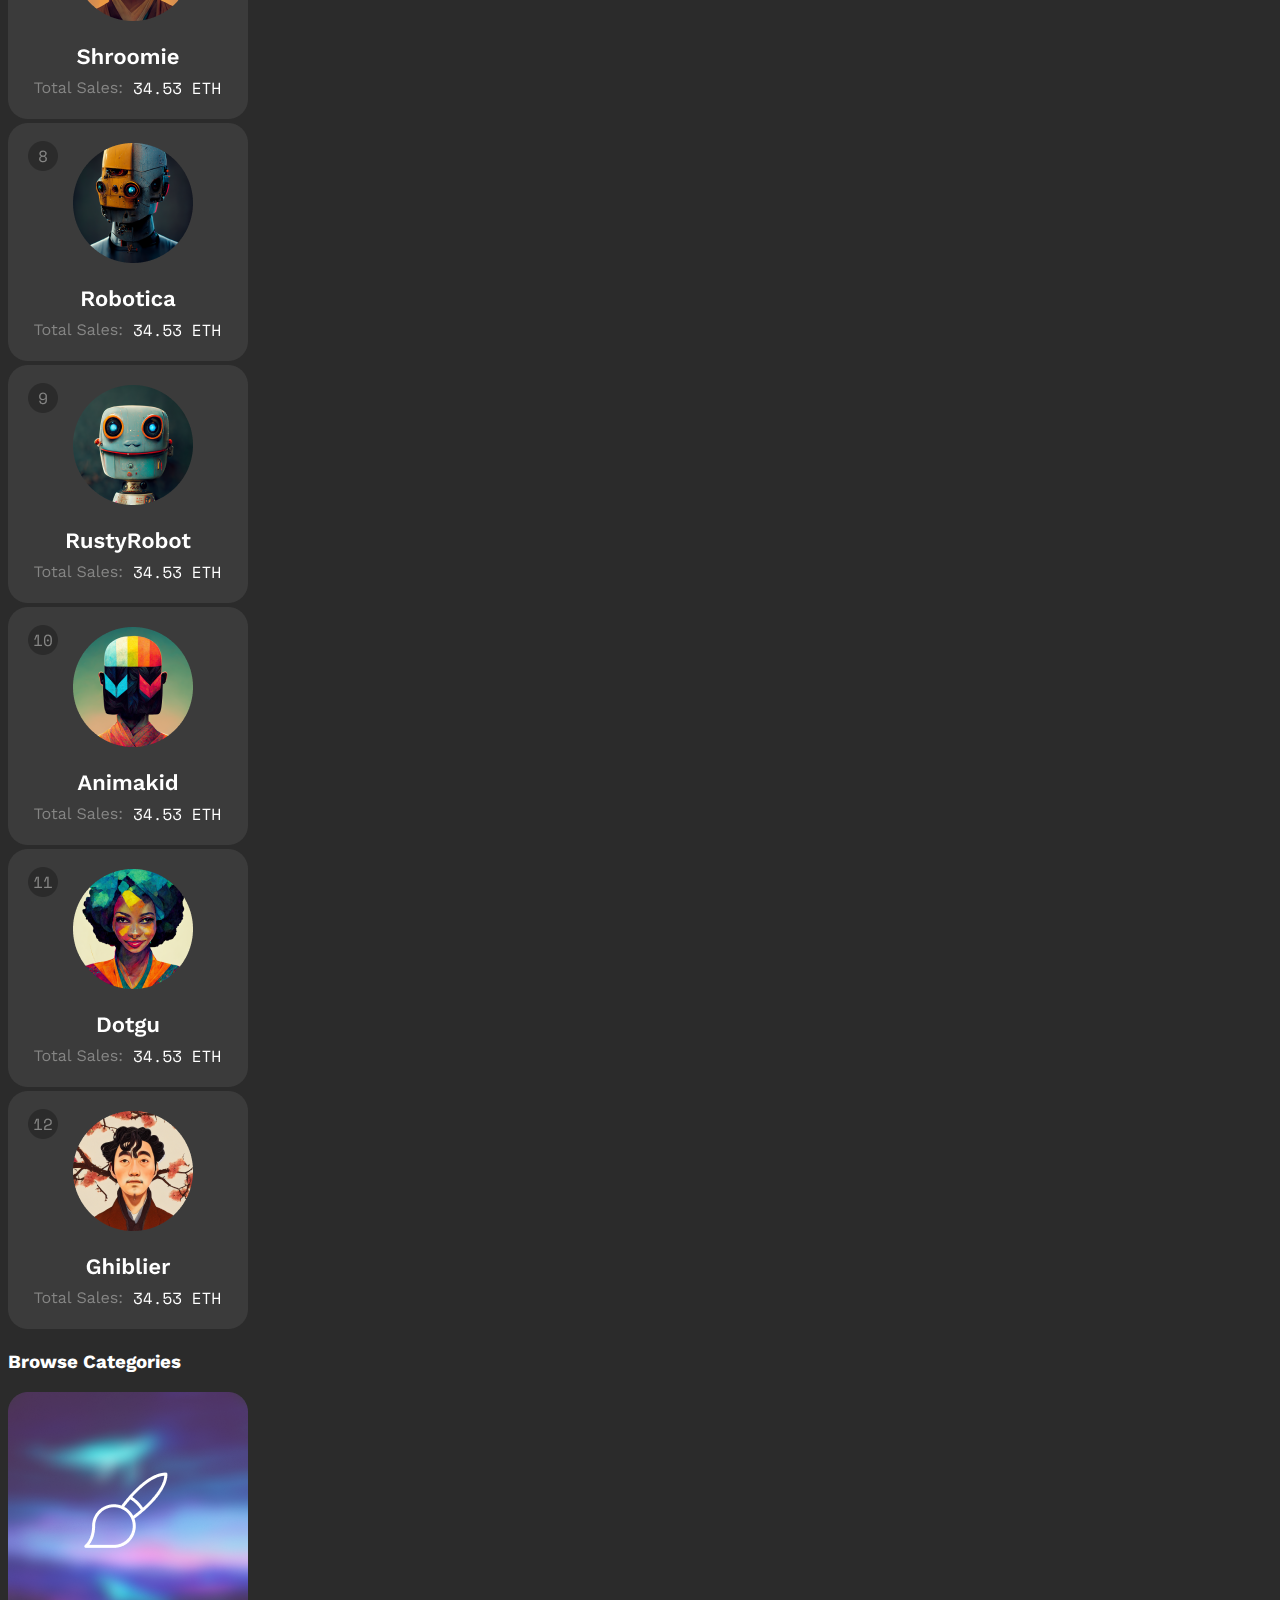
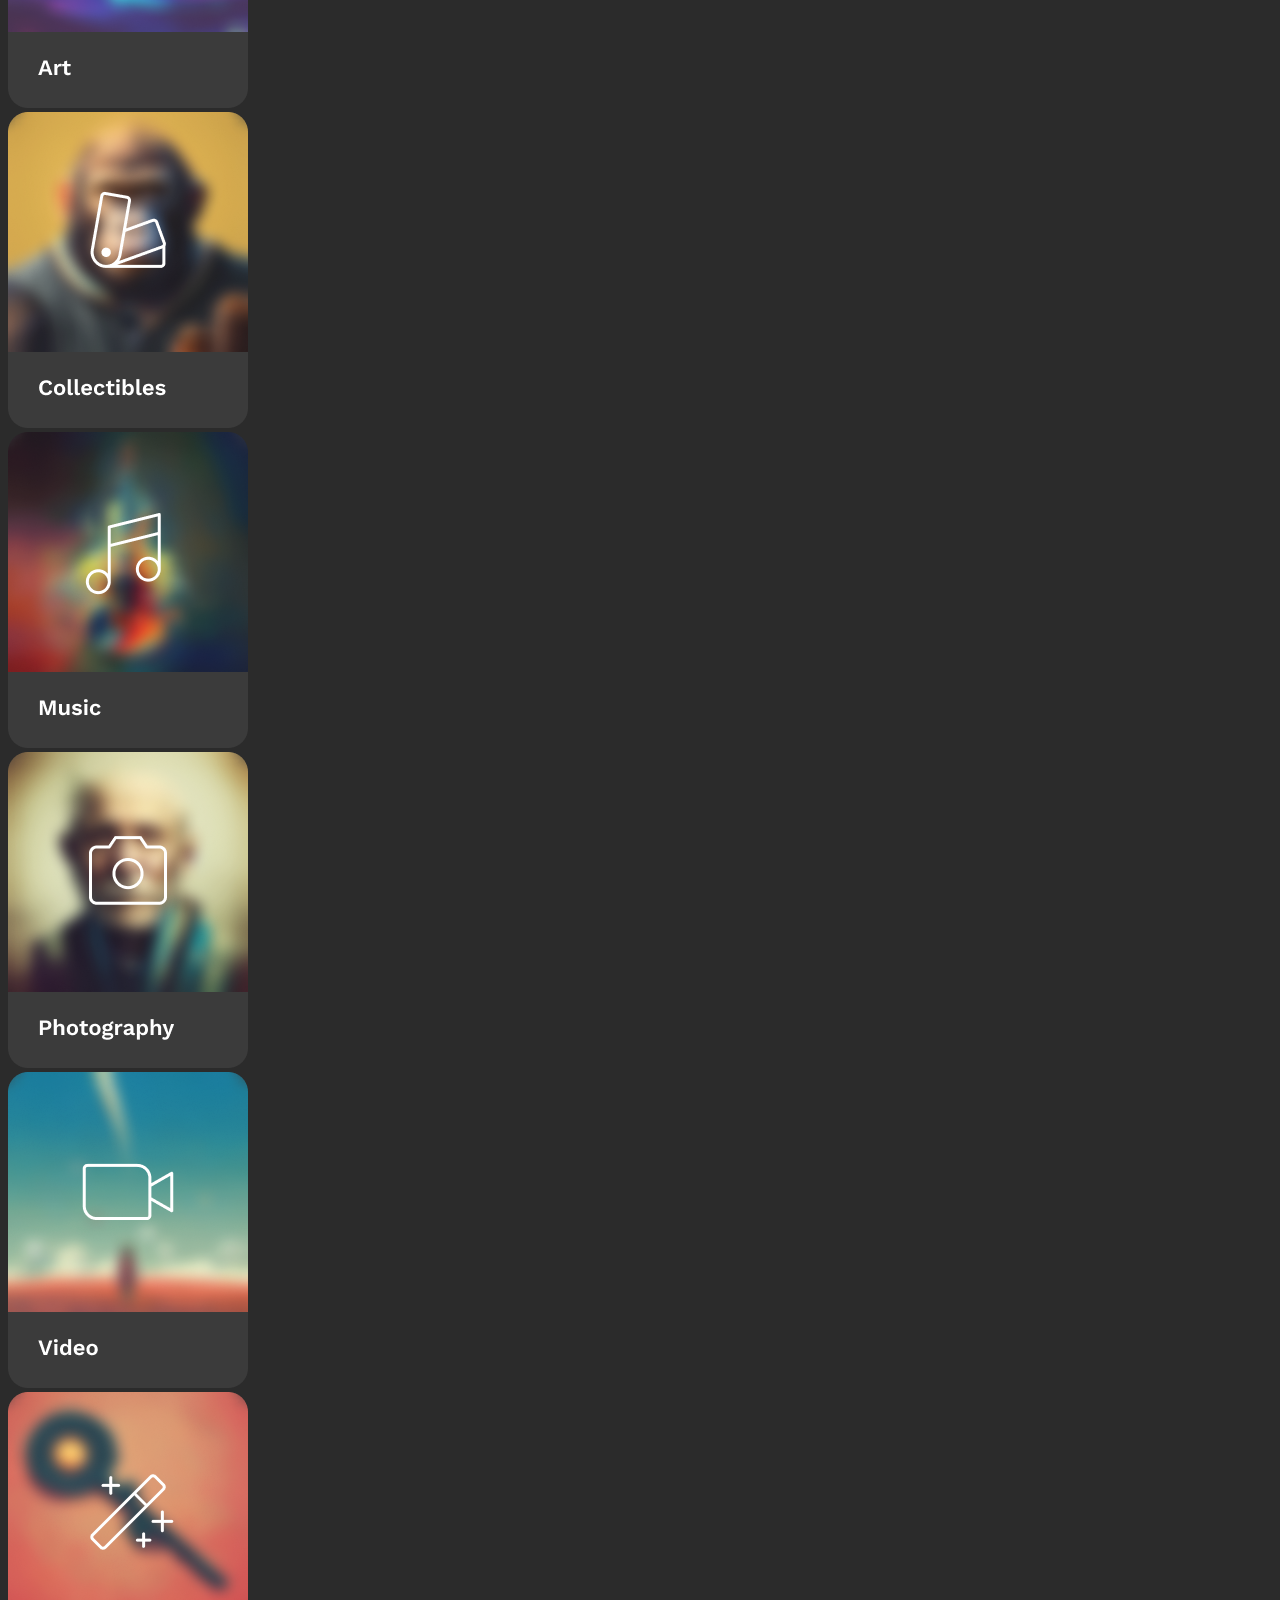
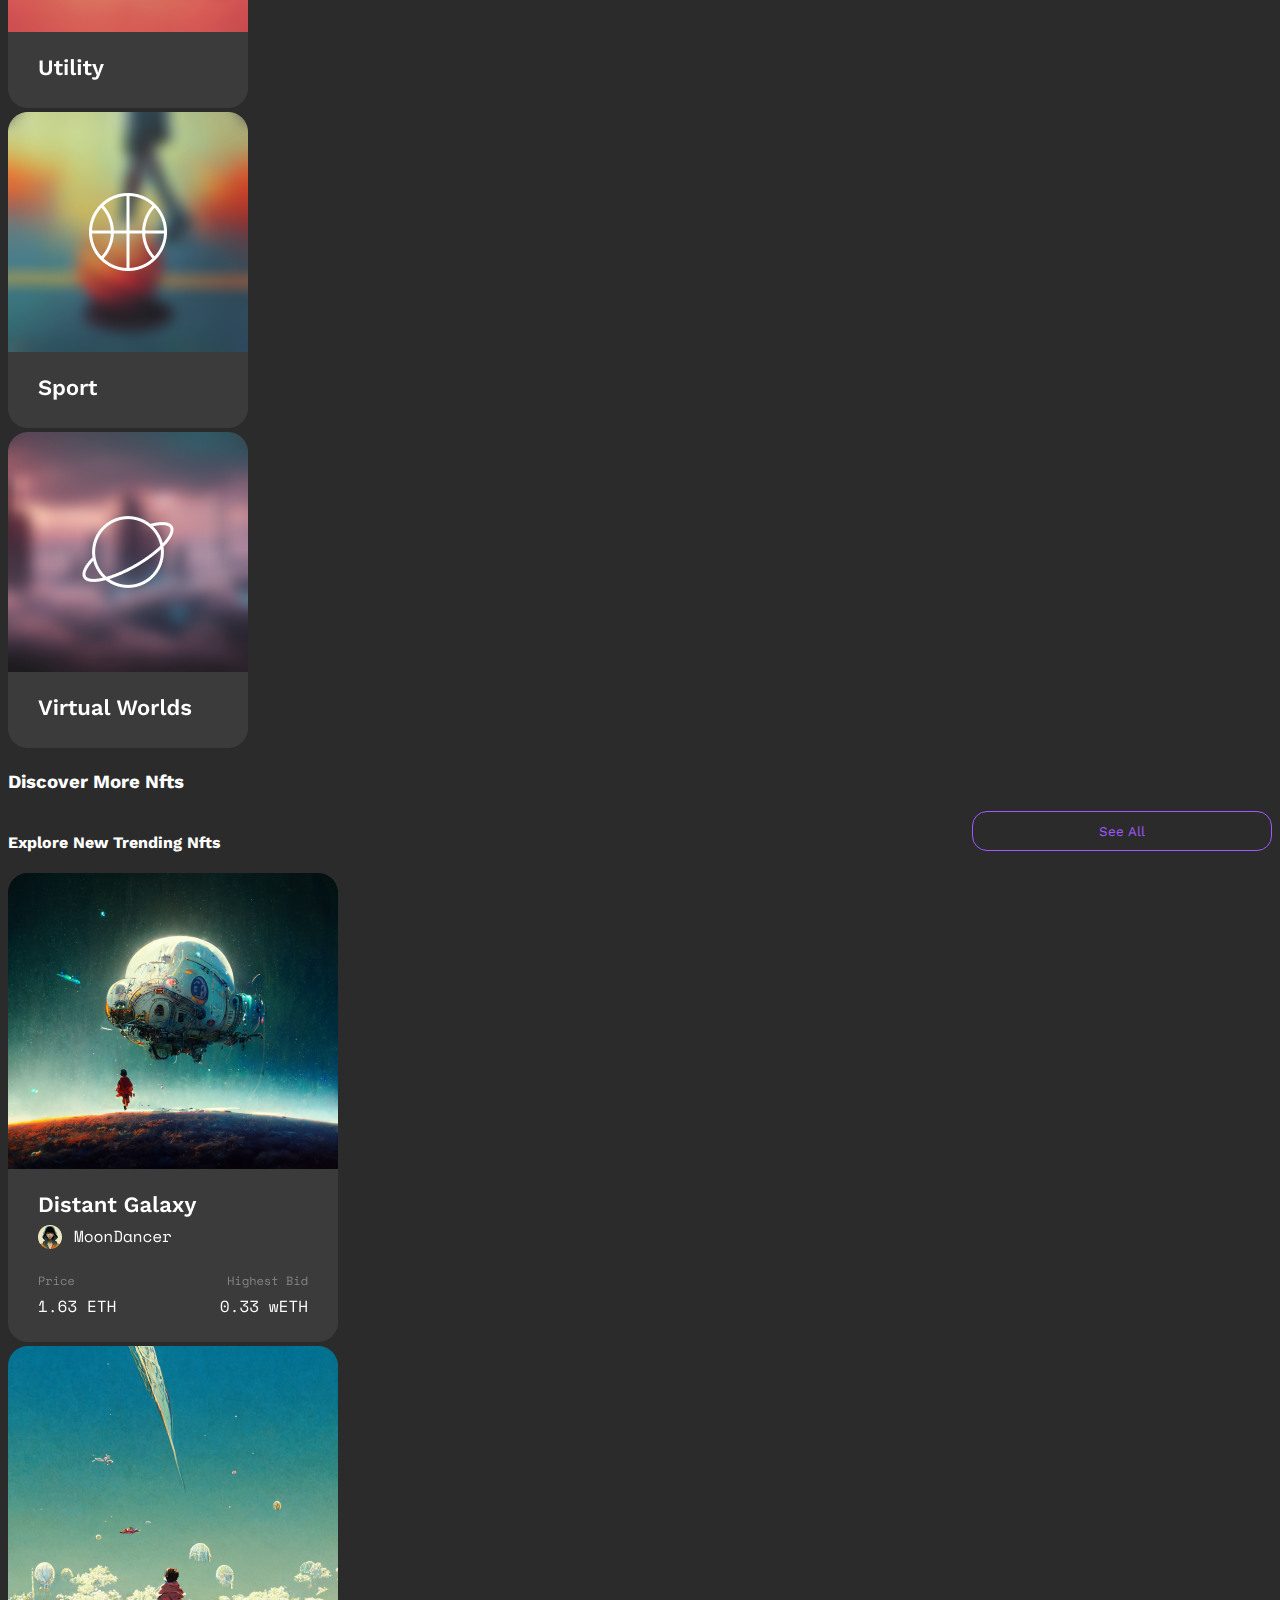
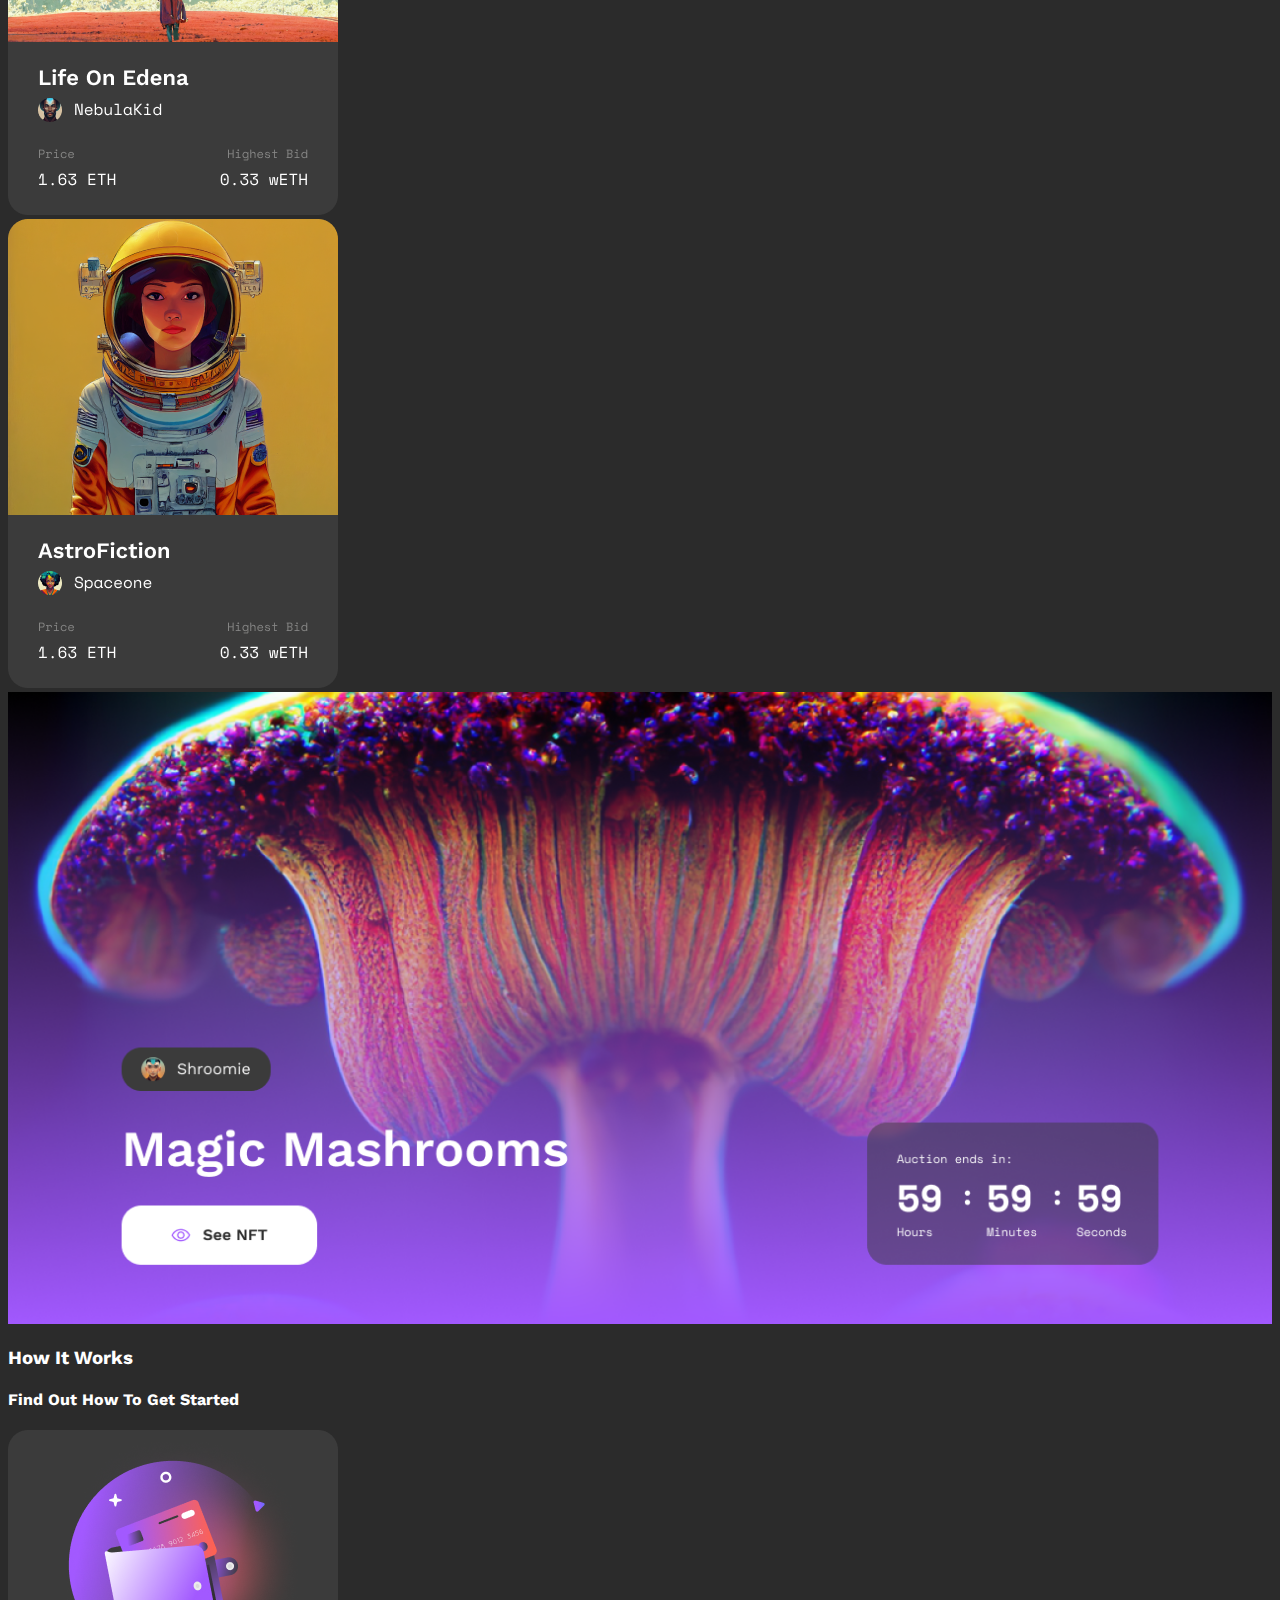
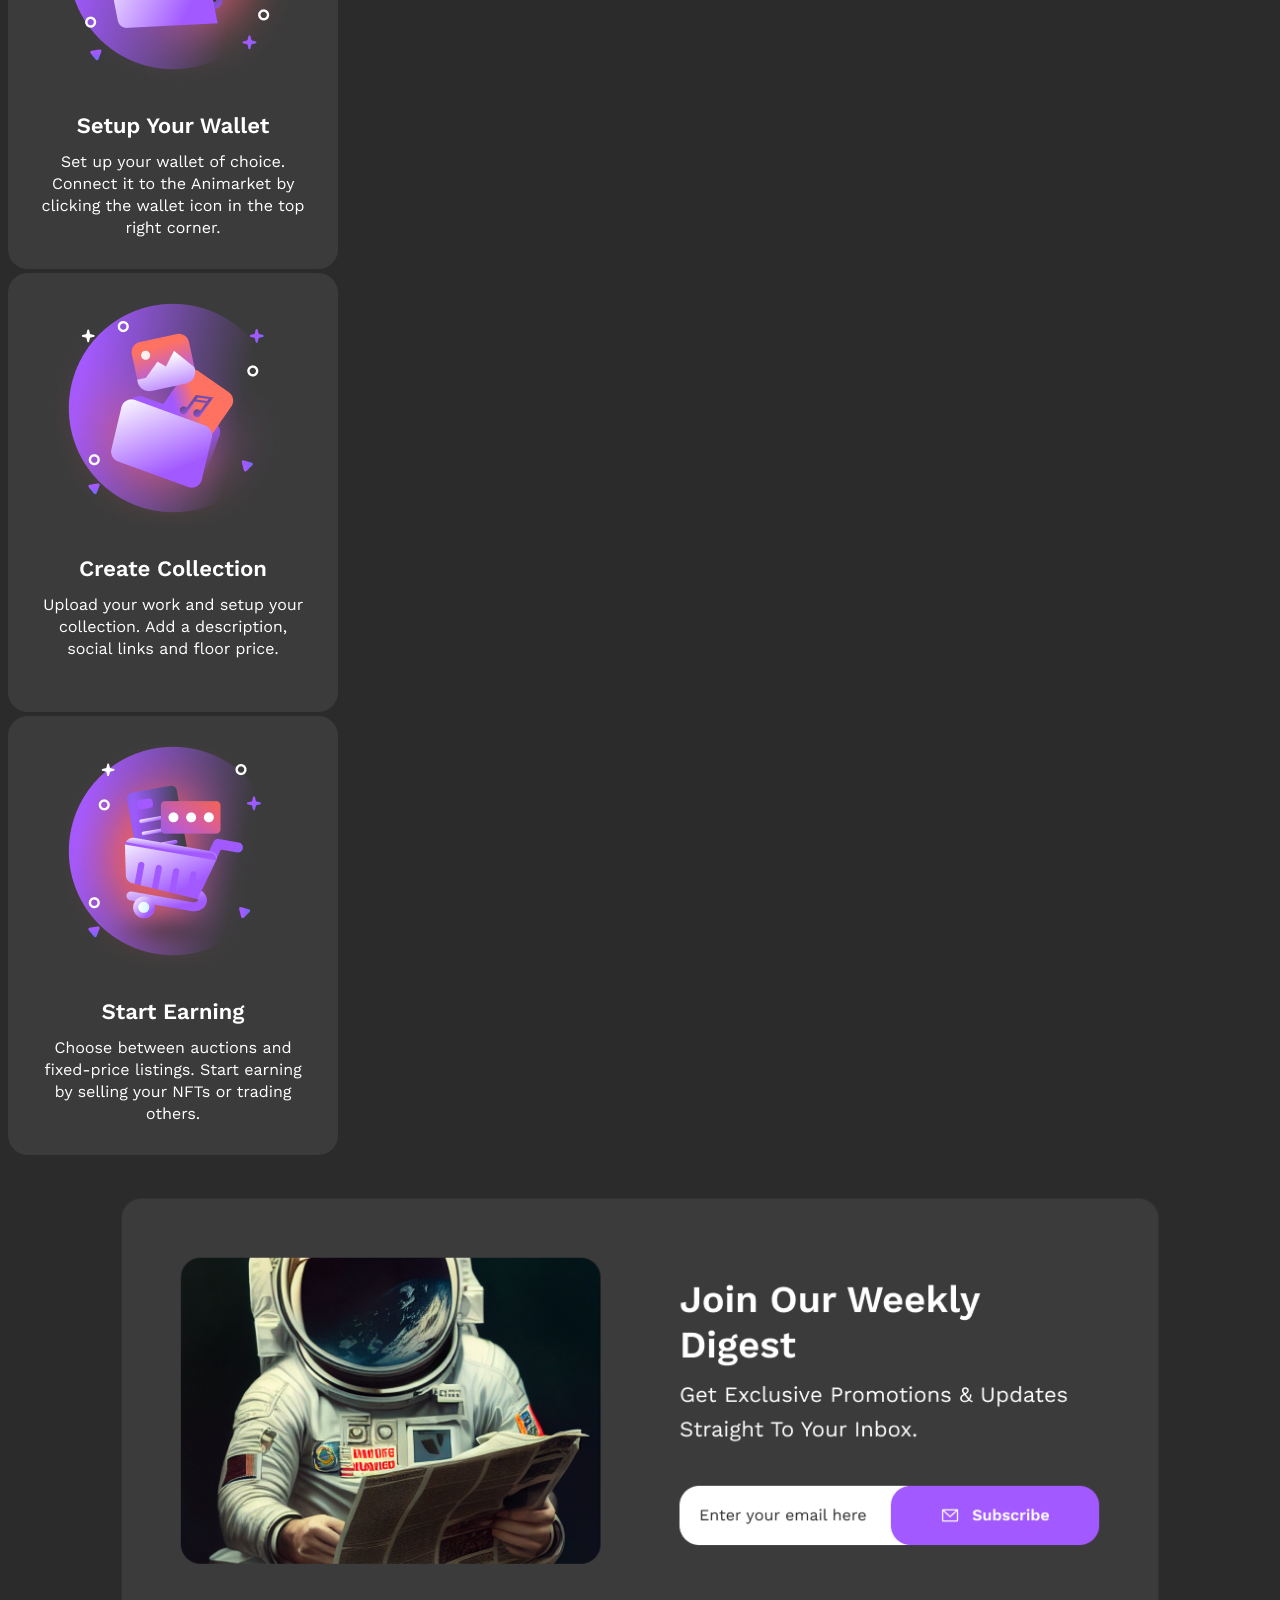
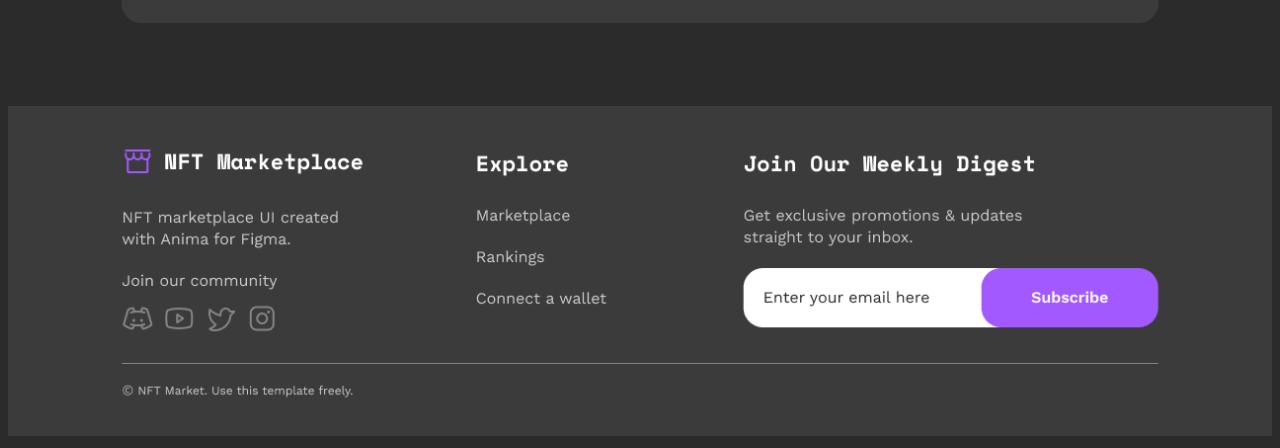
==== commit ca2bb815: "second commit" ====
--- a/index.html
+++ b/index.html
@@ -26,14 +26,14 @@
       </div>
 
       <ul class="nav col-12 col-md-auto mb-2 justify-content-center mb-md-0">
-        <li><a href="#" class="nav-link px-2 link-light">Marketplace</a></li>
-        <li><a href="#" class="nav-link px-2 link-light">Ranking</a></li>
-        <li><a href="#" class="nav-link px-2 link-light">Connect a wallet</a></li>
+        <li><a href="marketplace.html" class="nav-link px-2 link-light">Marketplace</a></li>
+        <li><a href="ranking.html" class="nav-link px-2 link-light">Ranking</a></li>
+        <li><a href="connect.html" class="nav-link px-2 link-light">Connect a wallet</a></li>
       </ul>
 
       <div class="col-md-3 text-end">
         <button type="button" class="btn "
-          style="background-color: #A259FF; height: 60px; border-radius: 20px; width: 100px; color: white;"><i
+          style="background-color: #A259FF; height: 60px; border-radius: 20px; width: 120px; color: white;"><i
             class="fa-regular fa-user"></i> Sign up</button>
       </div>
     </header>
@@ -47,7 +47,7 @@
           alt="Bootstrap Themes" width="700" height="500" loading="lazy">
       </div>
       <div class="col-lg-6">
-        <h1 class="display-5  mb-3 head-head ">Discover digital art & Collect NFTs</h1>
+        <h1 class="display-5  mb-3 head-head ">Discover Digital Art & Collect NFTs</h1>
         <p class="lead para-para">Nft Marketplace Ui Created With Anima For Figma. Collect, Buy And Sell Art From More
           Than 20k Nft Artists.</p>
         <div class="d-grid gap-2 d-md-flex justify-content-md-start">
@@ -70,7 +70,7 @@
   <!-- Trending -->
 
   <div class="container w-75 my-5">
-    <h3>Trending Collection</h3>+++++++++++91
+    <h3>Trending Collection</h3>
     <h4>Checkout Our Weekly Updated Trending Collection.</h4>
     <div class="row">
       <div class="col-lg-4 my-4">
@@ -138,53 +138,53 @@
         style="background-color: #2B2B2B; color: #A259FF; border-radius: 15px; height: 40px; width: 300px; border: solid 1px;">
         <i class="fa-solid fa-rocket"></i> View Rankings</button>
     </div>
+    <div class="row mt-5 ">
+      <div class="col-lg-3 mb-2 ">
+        <div style="width: 18rem; background-color: transparent;">
+          <img class="ani" src="./images/Artist Card1.png" class="card-img-top" alt="...">
+        </div>
+      </div>
+
+      <div class="col-lg-3 mb-2 ">
+        <div style="width: 18rem; background-color: transparent;">
+          <img class="ani" src="./images/Artist Card2.png" class="card-img-top" alt="...">
+        </div>
+      </div>
+      <div class="col-lg-3 mb-2 ">
+        <div style="width: 18rem; background-color: transparent;">
+          <img class="ani" src="./images/Artist Card3.png" class="card-img-top" alt="...">
+        </div>
+      </div>
+
+      <div class="col-lg-3  mb-2">
+        <div style="width: 18rem; background-color: transparent;">
+          <img class="ani" src="./images/Artist Card4.png" class="card-img-top" alt="...">
+        </div>
+      </div>
+
+    </div>
+
+    <!-- row2 -->
+
     <div class="row mt-5">
-      <div class="col-lg-3 ">
-        <div style="width: 18rem; background-color: transparent;">
-          <img class="ani" src="./images/Artist Card1.png" class="card-img-top" alt="...">
-        </div>
-      </div>
-
-      <div class="col-lg-3  ">
-        <div style="width: 18rem; background-color: transparent;">
-          <img class="ani" src="./images/Artist Card2.png" class="card-img-top" alt="...">
-        </div>
-      </div>
-      <div class="col-lg-3 ">
-        <div style="width: 18rem; background-color: transparent;">
-          <img class="ani" src="./images/Artist Card3.png" class="card-img-top" alt="...">
-        </div>
-      </div>
-
-      <div class="col-lg-3  ">
-        <div style="width: 18rem; background-color: transparent;">
-          <img class="ani" src="./images/Artist Card4.png" class="card-img-top" alt="...">
-        </div>
-      </div>
-
-    </div>
-
-    <!-- row2 -->
-
-    <div class="row mt-5">
-      <div class="col-lg-3 ">
+      <div class="col-lg-3 mb-2 ">
         <div style="width: 18rem; background-color: transparent;">
           <img class="ani" src="./images/Artist Card5.png" class="card-img-top" alt="...">
         </div>
       </div>
 
-      <div class="col-lg-3  ">
+      <div class="col-lg-3 mb-2 ">
         <div style="width: 18rem; background-color: transparent;">
           <img class="ani" src="./images/Artist Card6.png" class="card-img-top" alt="...">
         </div>
       </div>
-      <div class="col-lg-3 ">
+      <div class="col-lg-3 mb-2 ">
         <div style="width: 18rem; background-color: transparent;">
           <img class="ani" src="./images/Artist Card7.png" class="card-img-top" alt="...">
         </div>
       </div>
 
-      <div class="col-lg-3  ">
+      <div class="col-lg-3 mb-2 ">
         <div style="width: 18rem; background-color: transparent;">
           <img class="ani" src="./images/Artist Card8.png" class="card-img-top" alt="...">
         </div>
@@ -195,24 +195,24 @@
     <!-- row3 -->
 
     <div class="row mt-5 mb-5">
-      <div class="col-lg-3 ">
+      <div class="col-lg-3 mb-2 ">
         <div style="width: 18rem; background-color: transparent;">
           <img class="ani" src="./images/Artist Card9.png" class="card-img-top" alt="...">
         </div>
       </div>
 
-      <div class="col-lg-3  ">
+      <div class="col-lg-3 mb-2 ">
         <div style="width: 18rem; background-color: transparent;">
           <img class="ani" src="./images/Artist Card10.png" class="card-img-top" alt="...">
         </div>
       </div>
-      <div class="col-lg-3 ">
+      <div class="col-lg-3 mb-2 ">
         <div style="width: 18rem; background-color: transparent;">
           <img class="ani" src="./images/Artist Card11.png" class="card-img-top" alt="...">
         </div>
       </div>
 
-      <div class="col-lg-3  ">
+      <div class="col-lg-3 mb-2 ">
         <div style="width: 18rem; background-color: transparent;">
           <img class="ani" src="./images/Artist Card12.png" class="card-img-top" alt="...">
         </div>
@@ -233,24 +233,24 @@
   <div class="container">
     <h3>Browse Categories</h3>
     <div class="row mt-5">
-      <div class="col-lg-3 ">
+      <div class="col-lg-3 mb-2 ">
         <div style="width: 18rem; background-color: transparent;">
           <img class="ani" src="./images/Category Card1.png" class="card-img-top" alt="...">
         </div>
       </div>
 
-      <div class="col-lg-3  ">
+      <div class="col-lg-3 mb-2 ">
         <div style="width: 18rem; background-color: transparent;">
           <img class="ani" src="./images/Category Card2.png" class="card-img-top" alt="...">
         </div>
       </div>
-      <div class="col-lg-3 ">
+      <div class="col-lg-3 mb-2 ">
         <div style="width: 18rem; background-color: transparent;">
           <img class="ani" src="./images/Category Card3.png" class="card-img-top" alt="...">
         </div>
       </div>
 
-      <div class="col-lg-3  ">
+      <div class="col-lg-3 mb-2 ">
         <div style="width: 18rem; background-color: transparent;">
           <img class="ani" src="./images/Category Card4.png" class="card-img-top" alt="...">
         </div>
@@ -260,24 +260,24 @@
 
     <!-- cat row2 -->
     <div class="row mt-5 mb-5">
-      <div class="col-lg-3 ">
+      <div class="col-lg-3 mb-2 ">
         <div style="width: 18rem; background-color: transparent;">
           <img class="ani" src="./images/Category Card5.png" class="card-img-top" alt="...">
         </div>
       </div>
 
-      <div class="col-lg-3  ">
+      <div class="col-lg-3 mb-2 ">
         <div style="width: 18rem; background-color: transparent;">
           <img class="ani" src="./images/Category Card6.png" class="card-img-top" alt="...">
         </div>
       </div>
-      <div class="col-lg-3 ">
+      <div class="col-lg-3 mb-2 ">
         <div style="width: 18rem; background-color: transparent;">
           <img class="ani" src="./images/Category Card7.png" class="card-img-top" alt="...">
         </div>
       </div>
 
-      <div class="col-lg-3  ">
+      <div class="col-lg-3 mb-2 ">
         <div style="width: 18rem; background-color: transparent;">
           <img class="ani" src="./images/Category Card8.png" class="card-img-top" alt="...">
         </div>
@@ -298,18 +298,18 @@
     </div>
 
     <div class="row mt-5 mb-5">
-      <div class="col-lg-4 ">
+      <div class="col-lg-4  mb-2">
         <div style="width: 18rem; background-color: transparent;">
           <img class="ani" src="./images/NFT Card1.png" class="card-img-top" alt="...">
         </div>
       </div>
 
-      <div class="col-lg-4  ">
+      <div class="col-lg-4 mb-2 ">
         <div style="width: 18rem; background-color: transparent;">
           <img class="ani" src="./images/NFT Card2.png" class="card-img-top" alt="...">
         </div>
       </div>
-      <div class="col-lg-4 ">
+      <div class="col-lg-4 mb-2 ">
         <div style="width: 18rem; background-color: transparent;">
           <img class="ani" src="./images/NFT Card3.png" class="card-img-top" alt="...">
         </div>
@@ -336,18 +336,18 @@
     <h4>Find Out How To Get Started</h4>
 
     <div class="row mt-5 mb-5">
-      <div class="col-lg-4 ">
+      <div class="col-lg-4 mb-2">
         <div style="width: 18rem; background-color: transparent;">
           <img class="ani" src="./images/Info Card1.png" class="card-img-top" alt="...">
         </div>
       </div>
 
-      <div class="col-lg-4  ">
+      <div class="col-lg-4 mb-2 ">
         <div style="width: 18rem; background-color: transparent;">
           <img class="ani" src="./images/Info Card2.png" class="card-img-top" alt="...">
         </div>
       </div>
-      <div class="col-lg-4 ">
+      <div class="col-lg-4 mb-2 ">
         <div style="width: 18rem; background-color: transparent;">
           <img class="ani" src="./images/Info Card3.png" class="card-img-top" alt="...">
         </div>
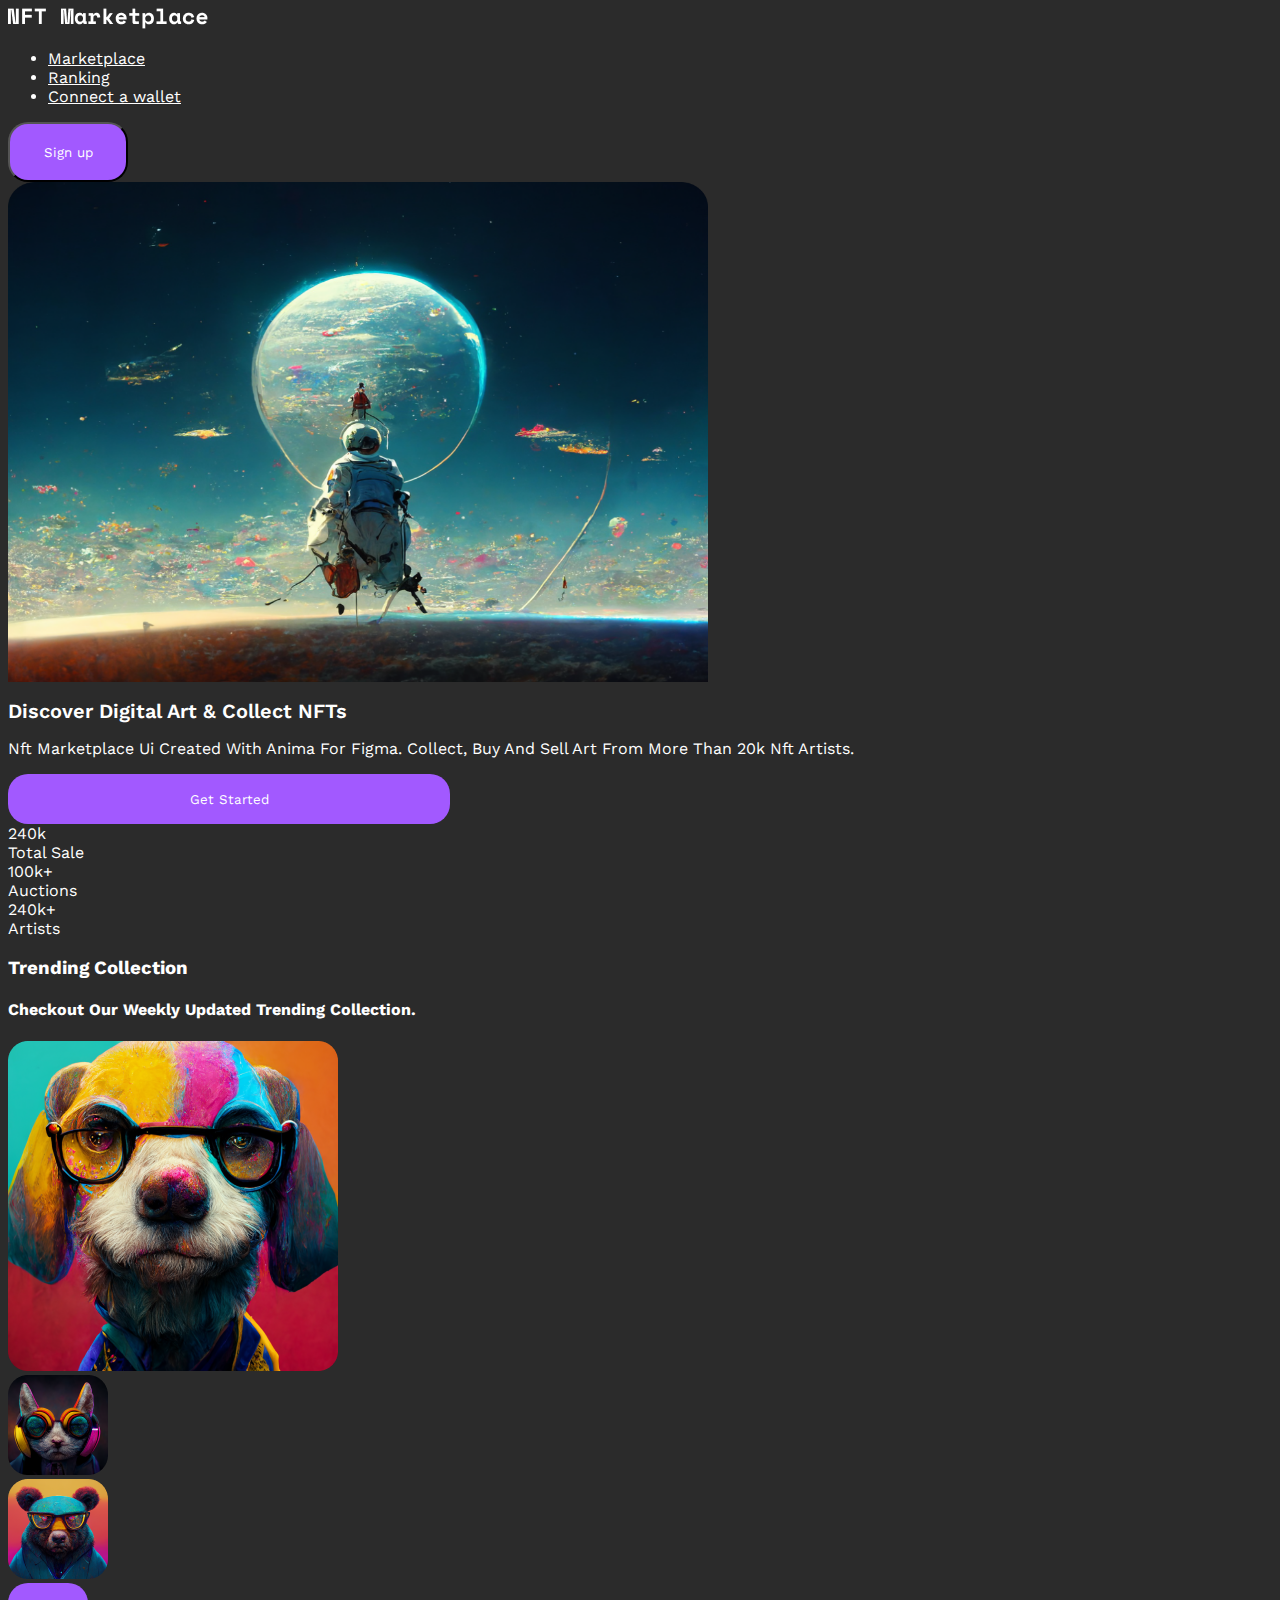
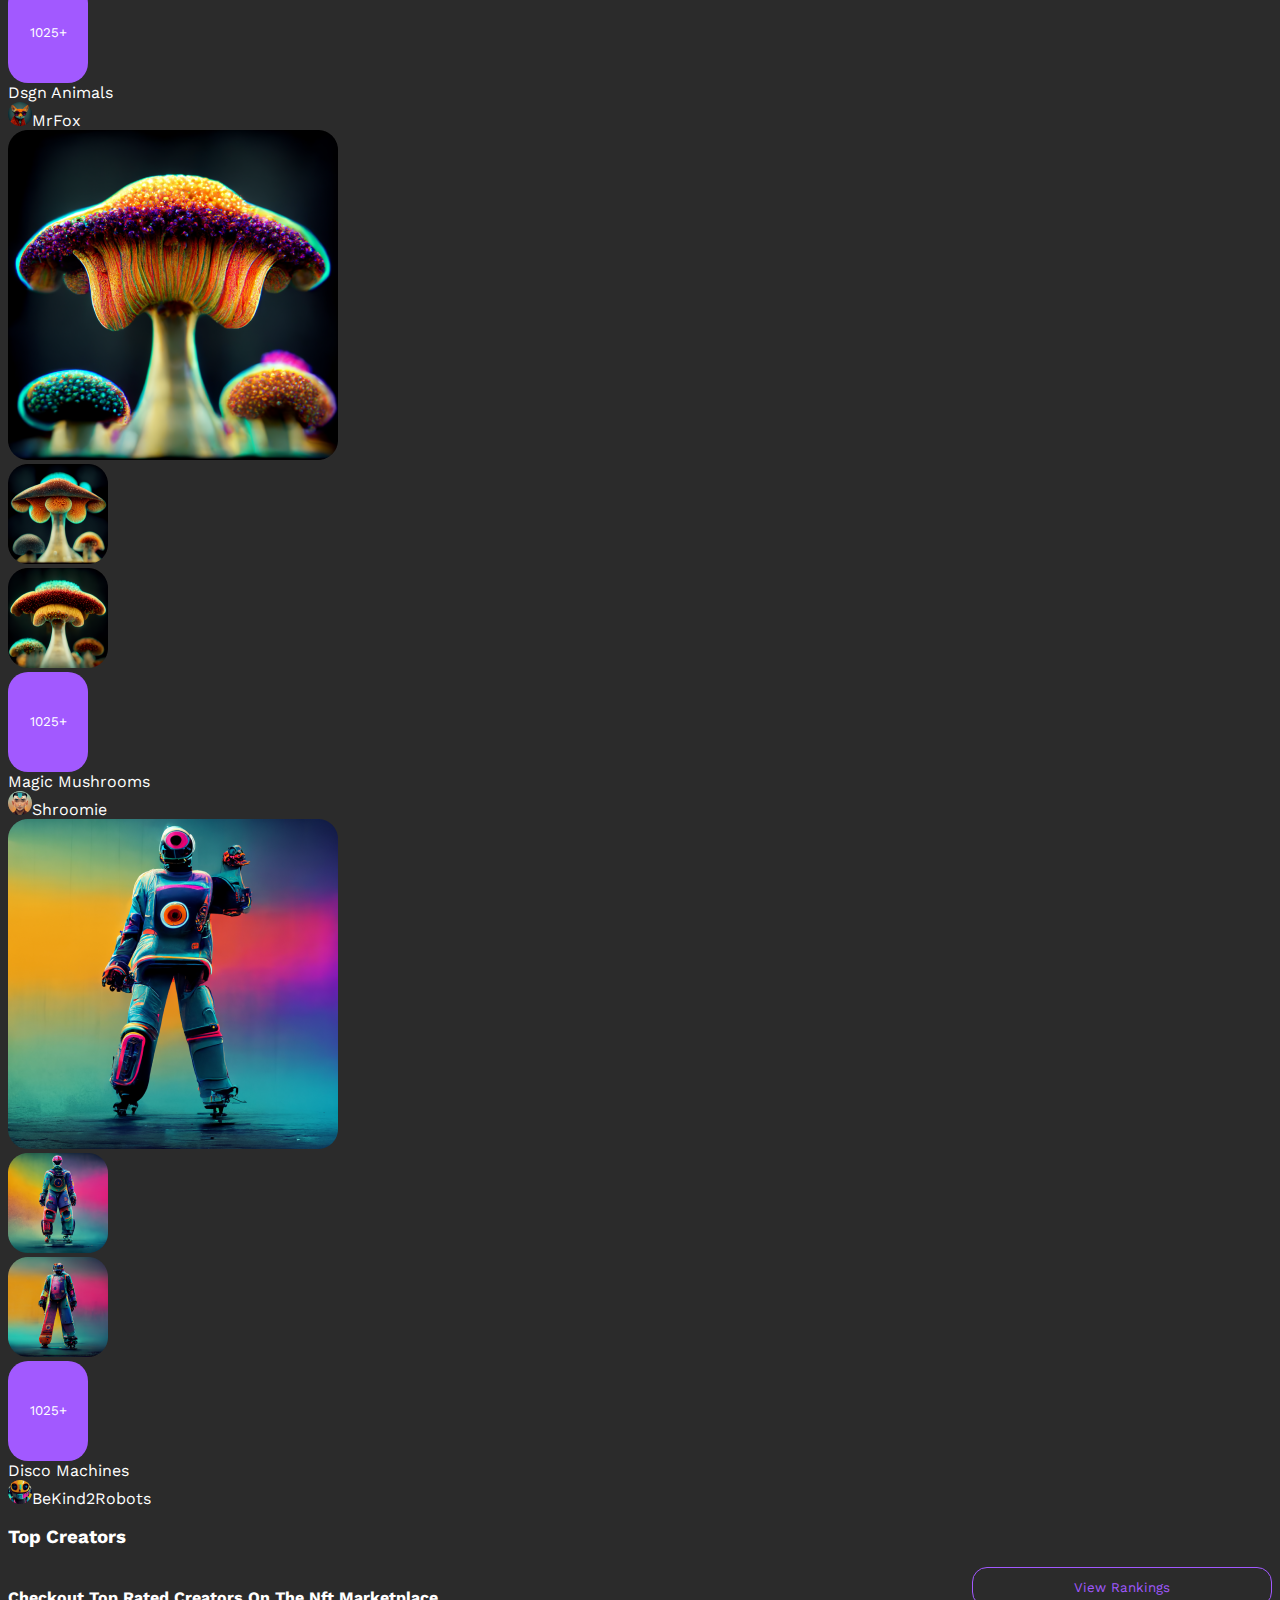
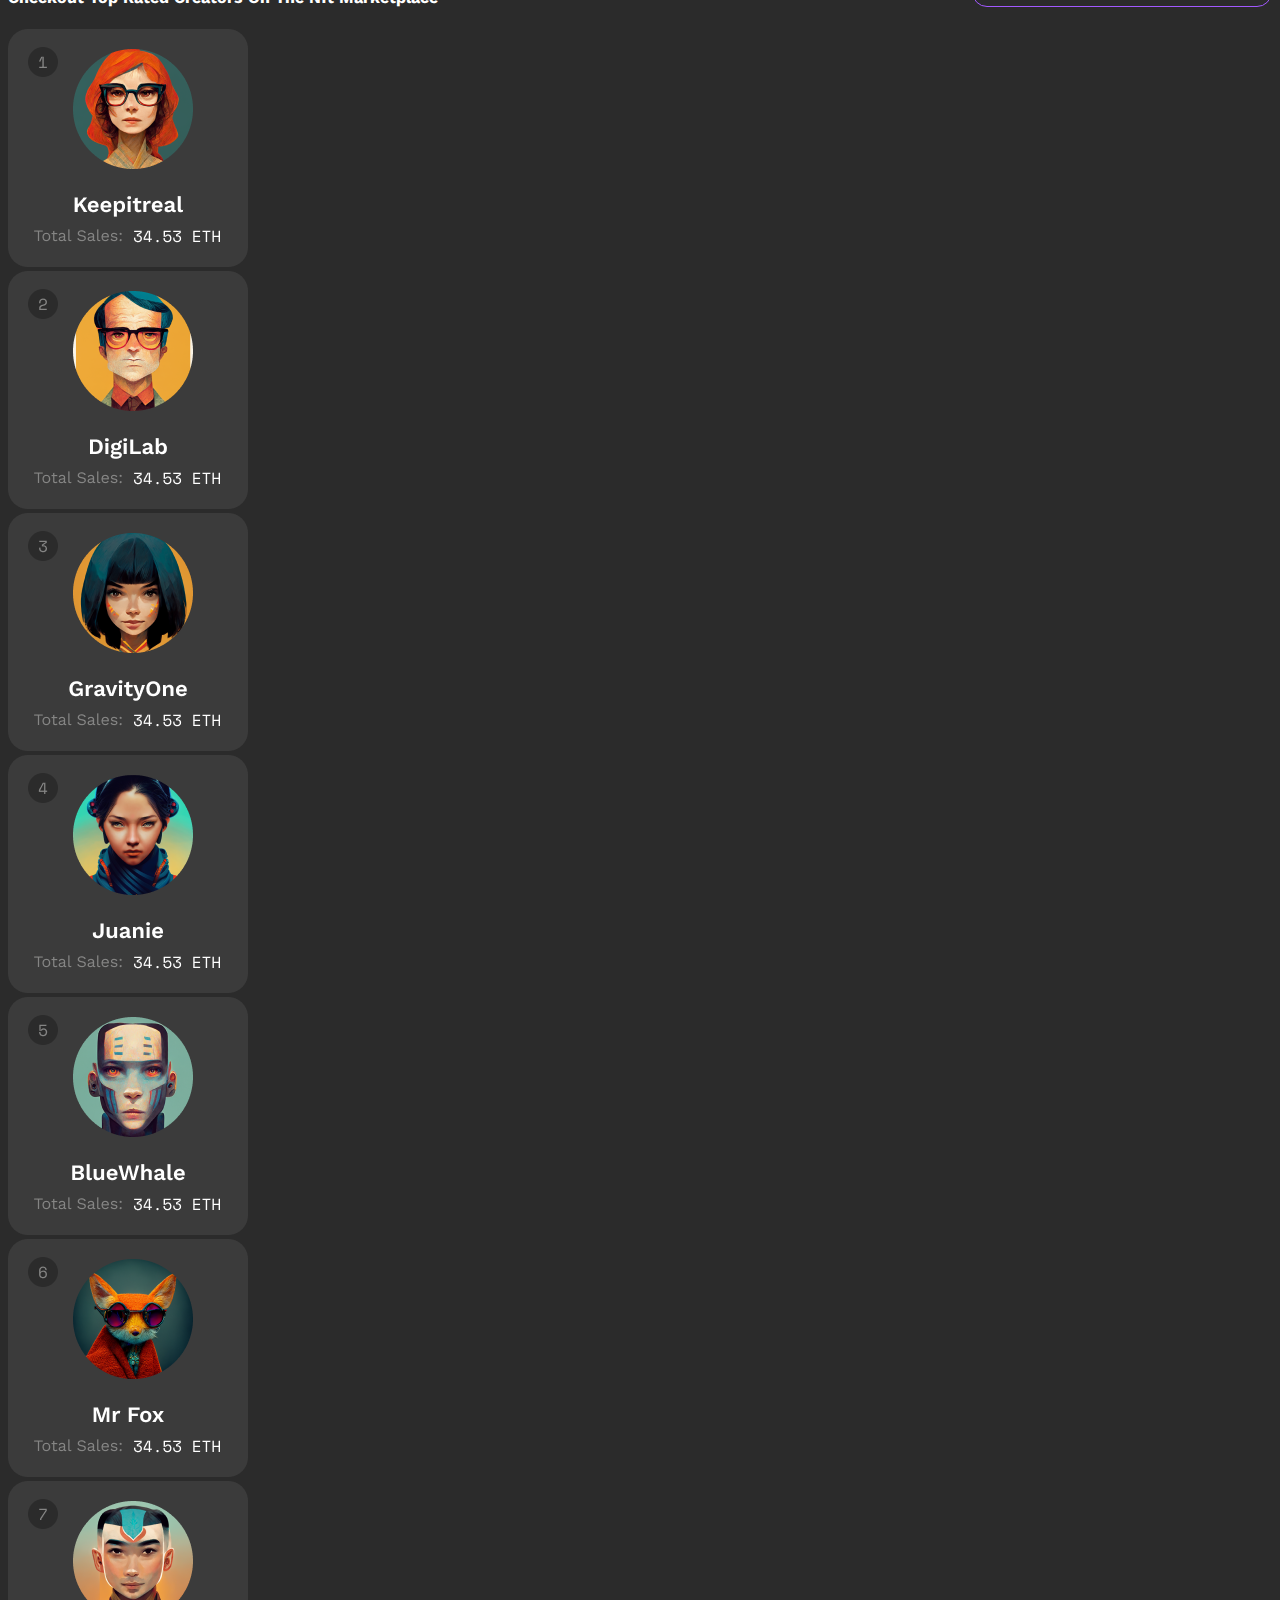
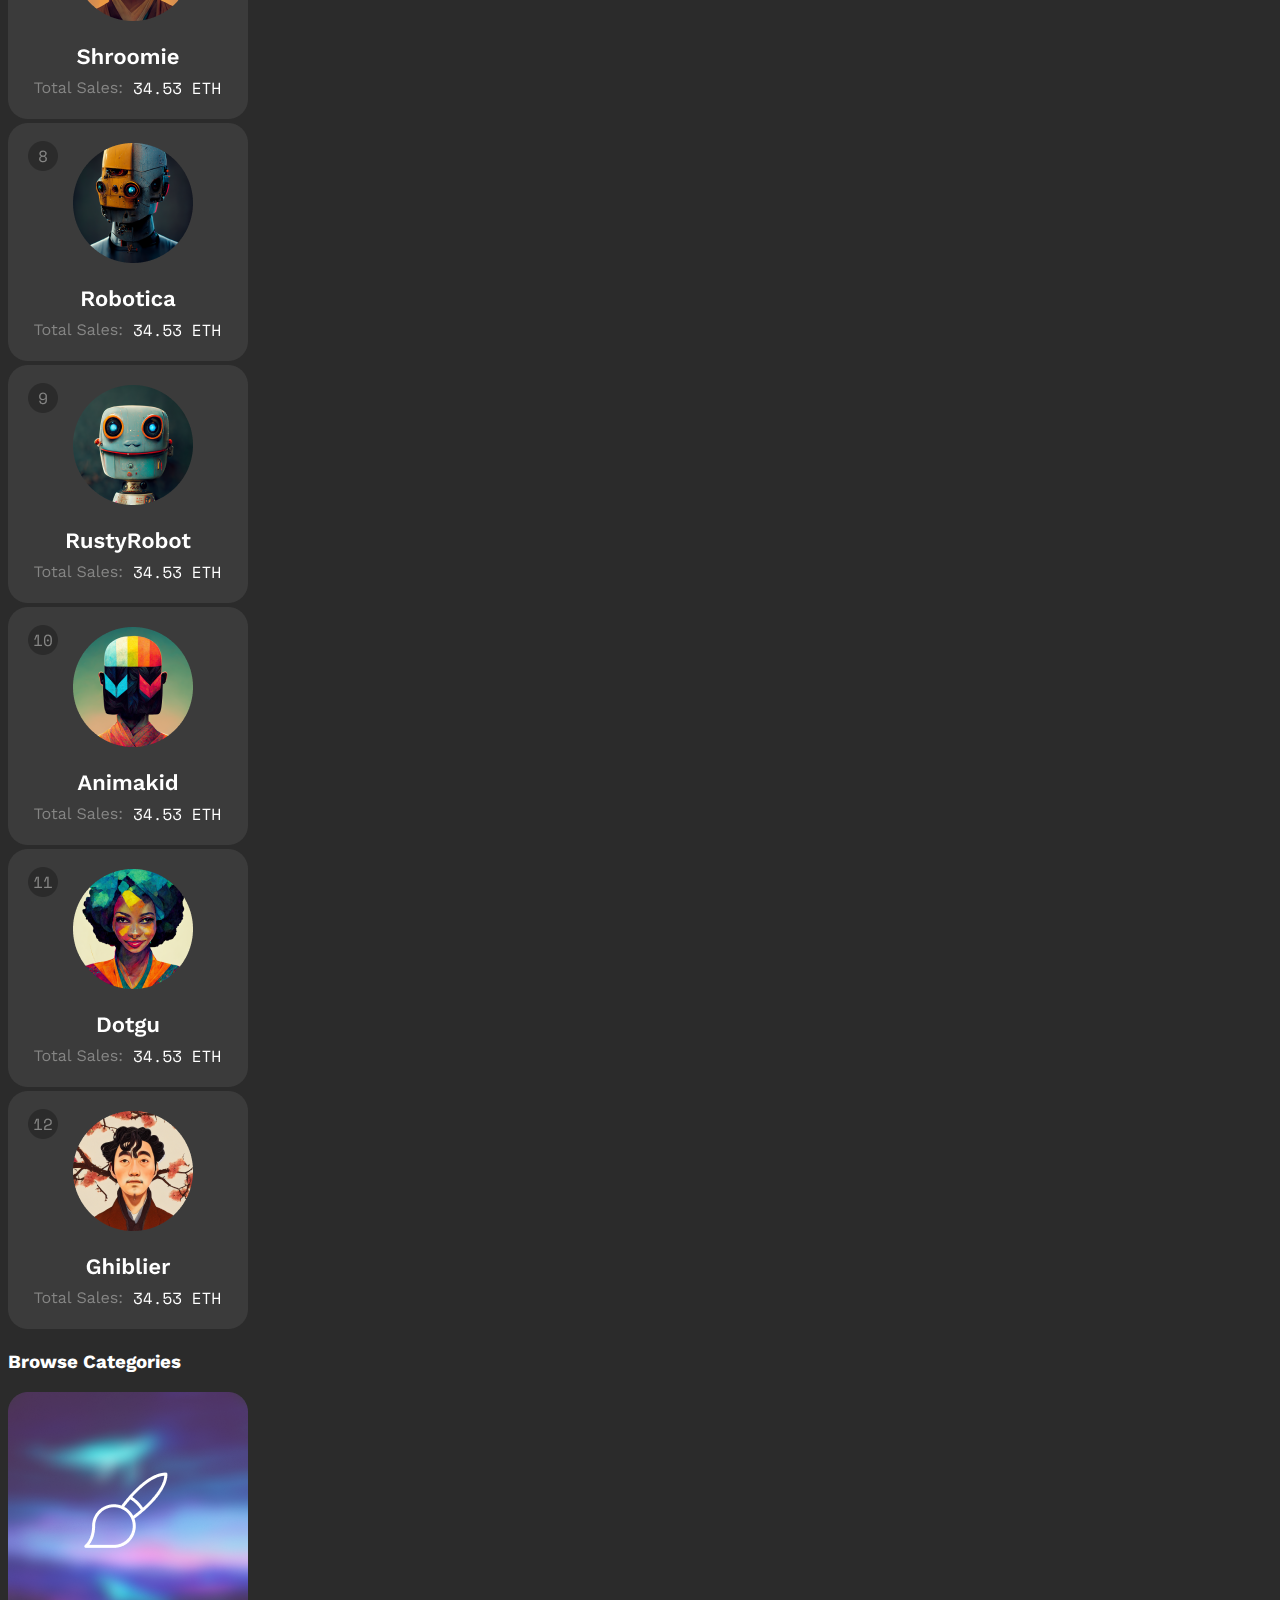
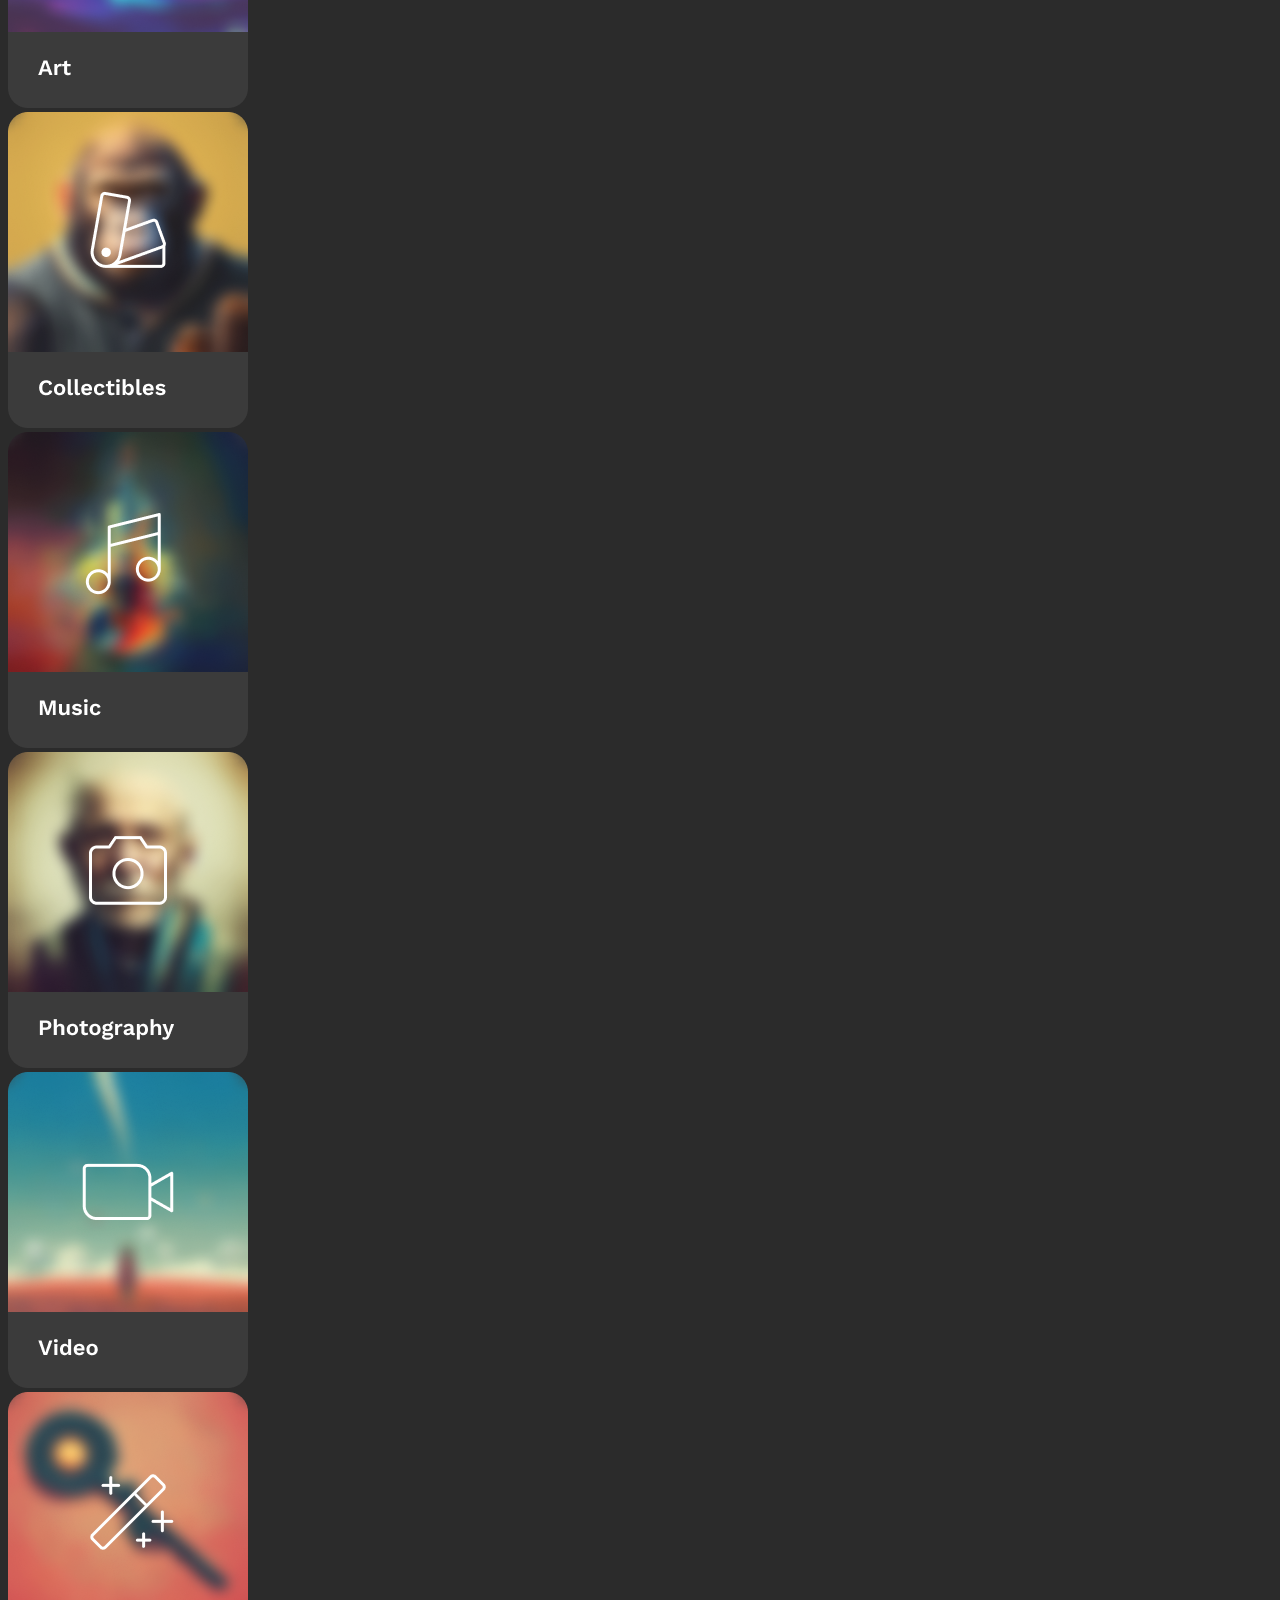
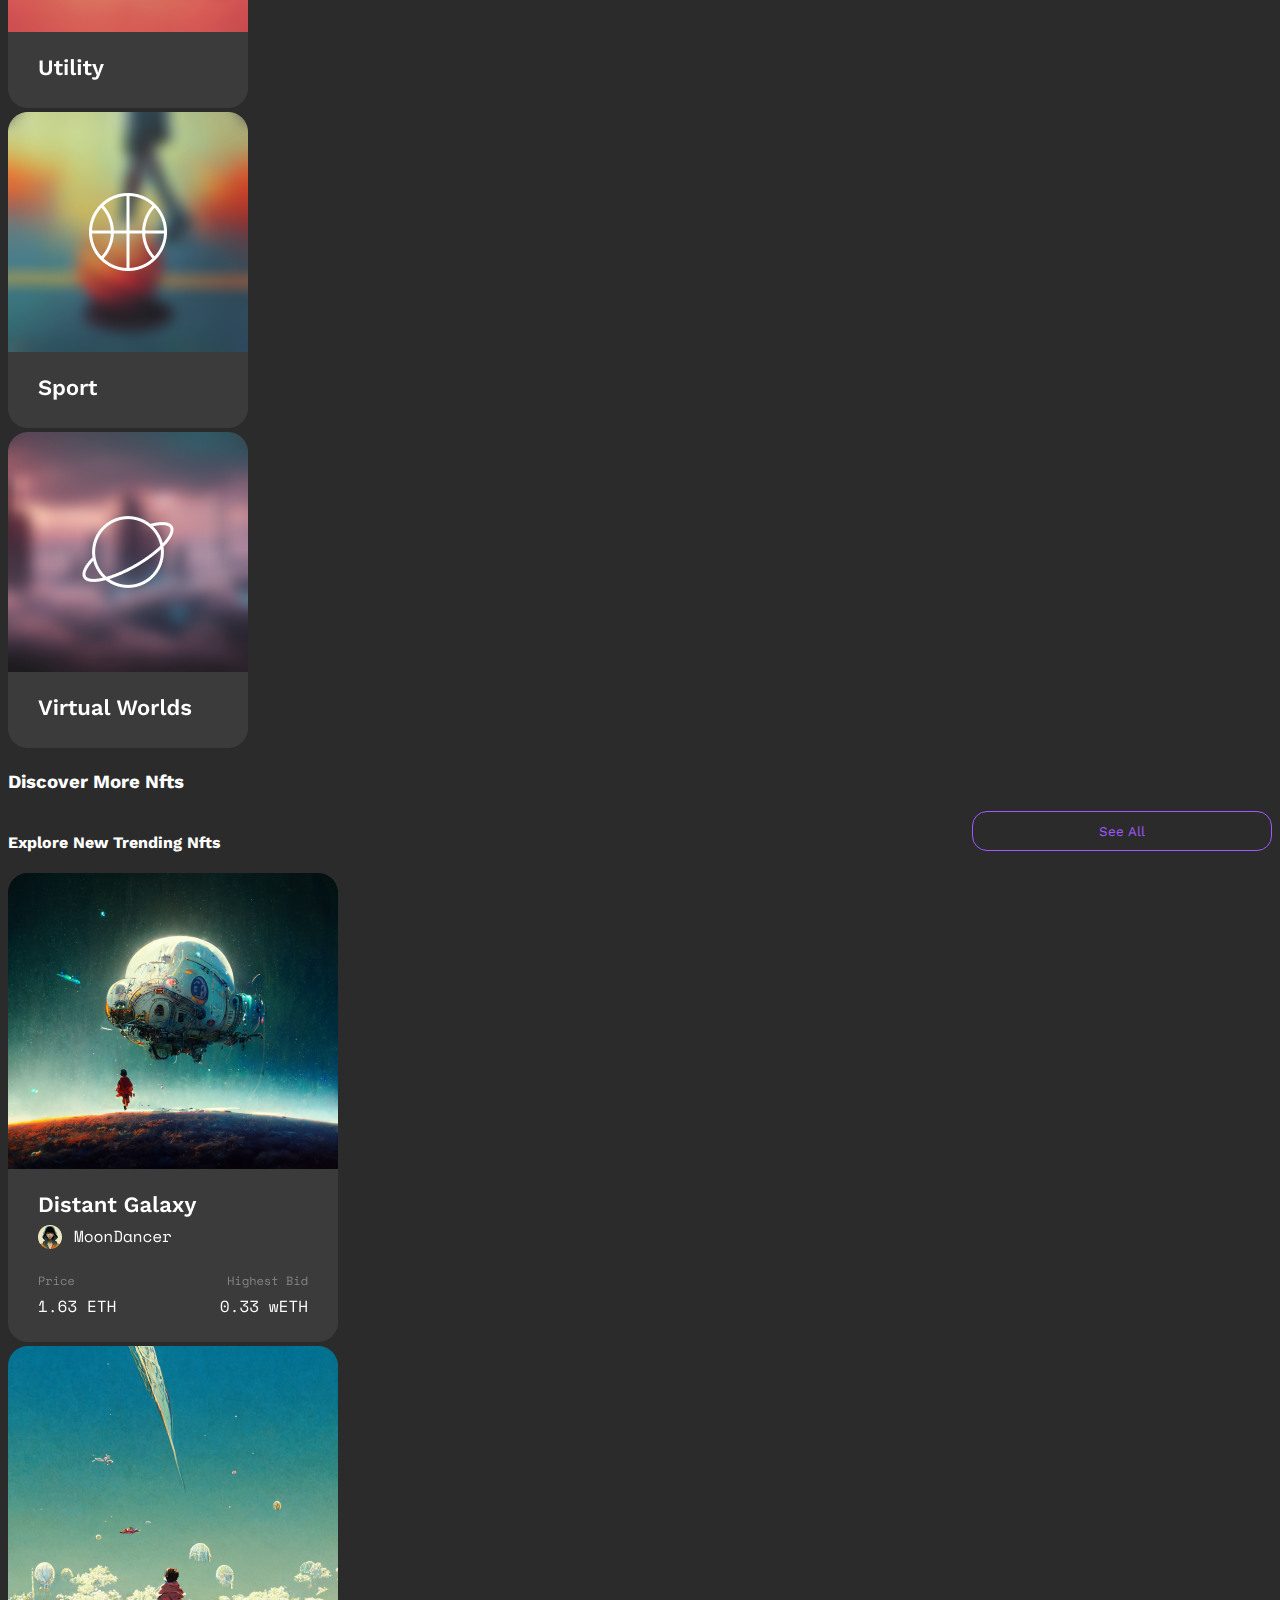
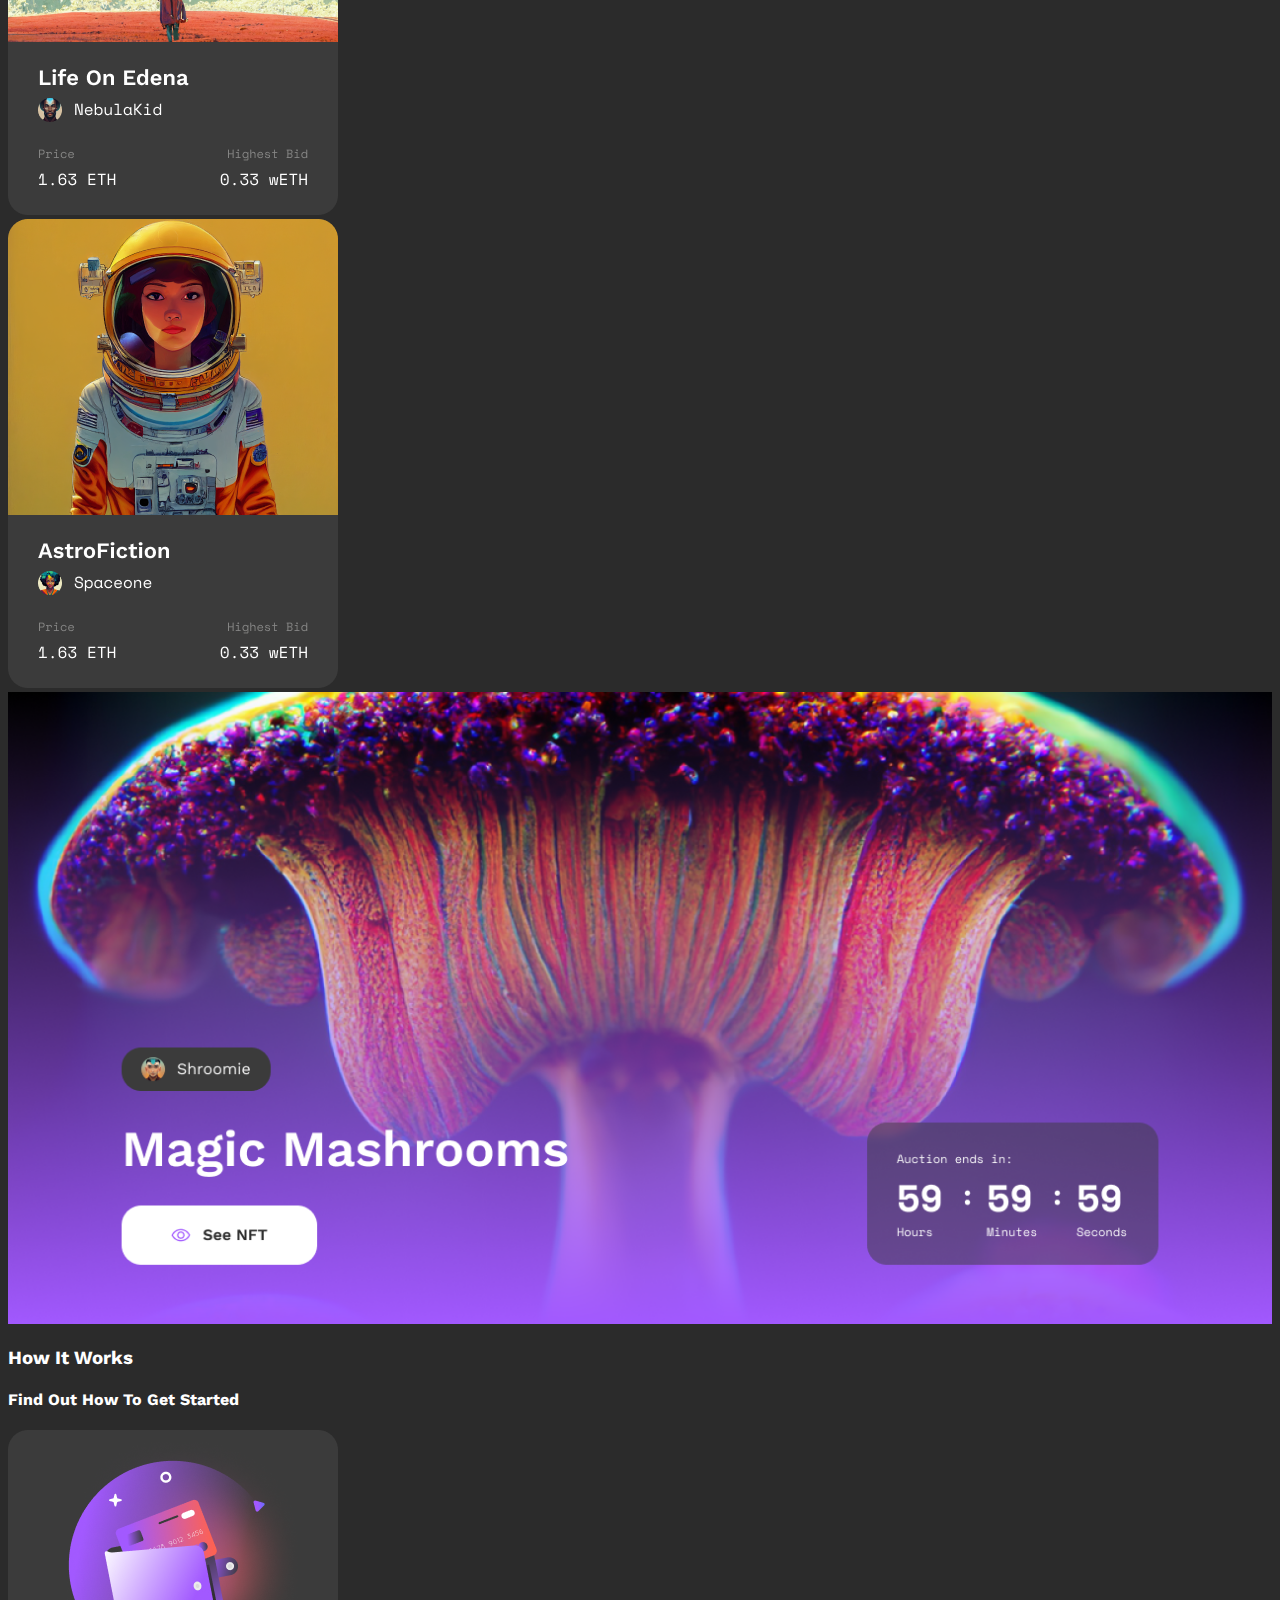
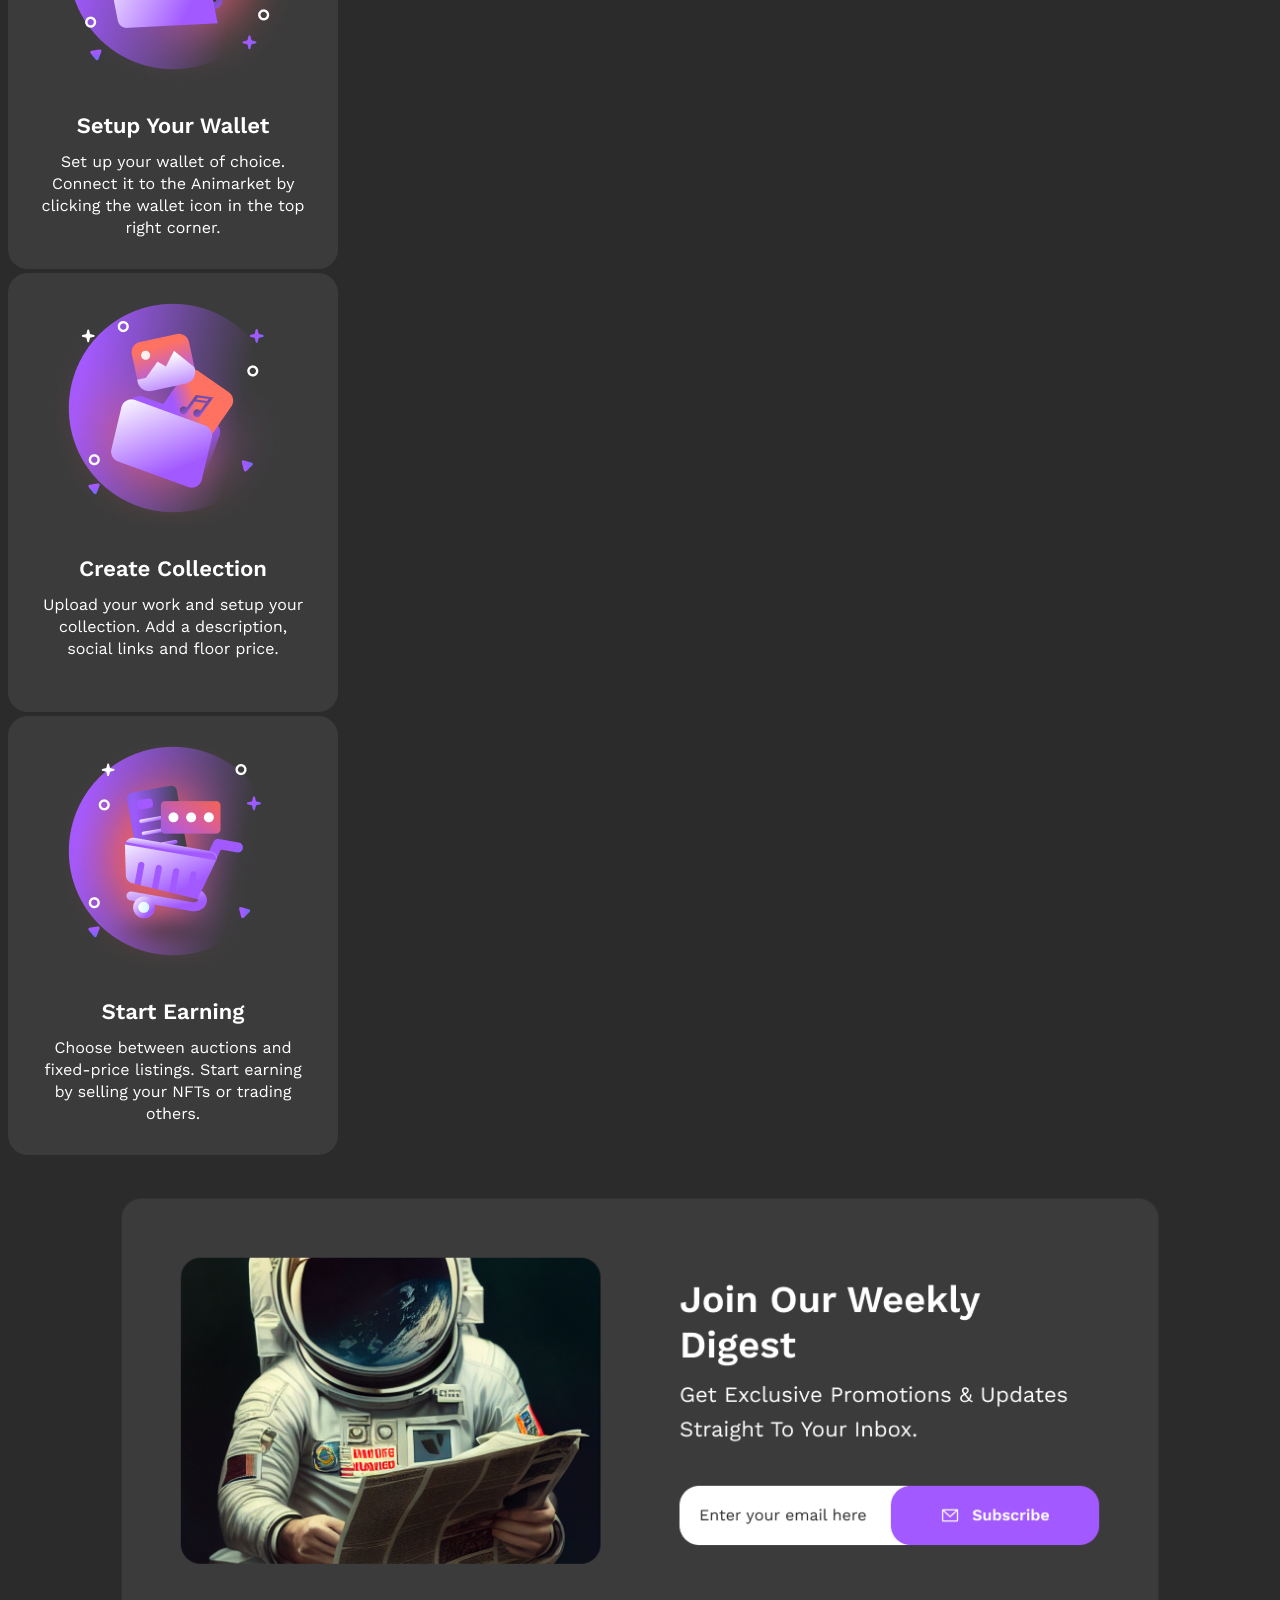
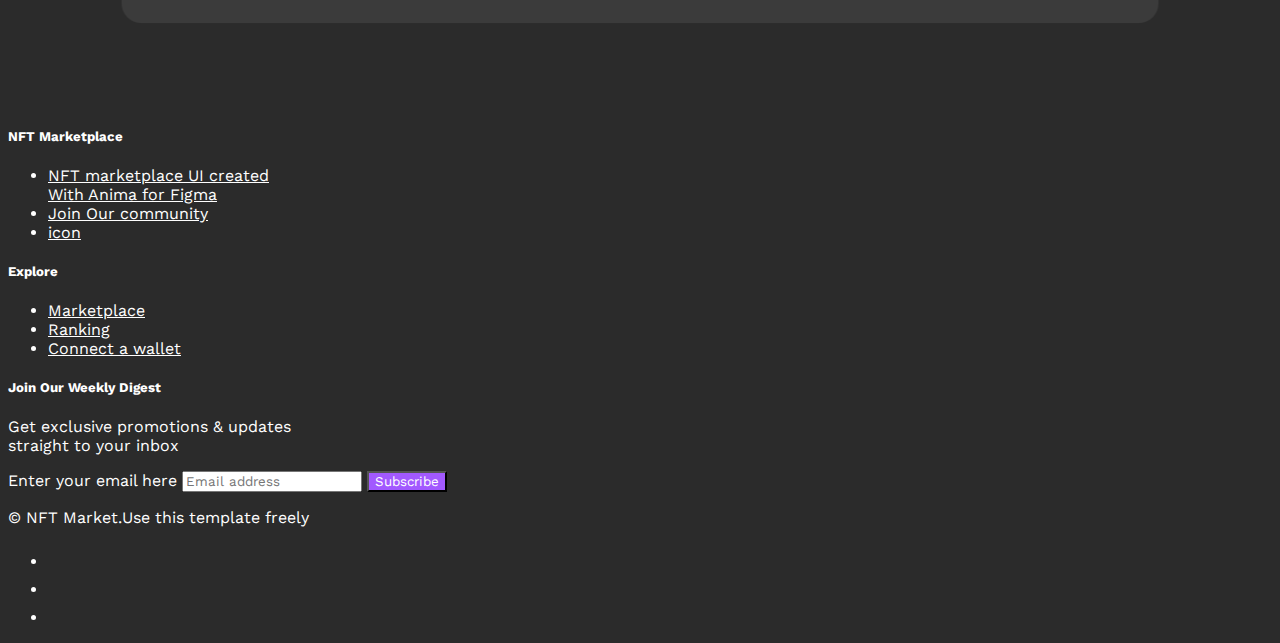
==== commit 43b4e706: "re commit" ====
--- a/index.html
+++ b/index.html
@@ -363,11 +363,54 @@
     <img src="./images/Subscribe widget1.png" alt="" width="100%">
   </div>
 
-  <div class="mb-4">
-    <img src="./images/Footer1.png
-           " alt="" width="100%">
-  </div>
-
+
+
+
+  <div class="container">
+    <footer class="py-5">
+      <div class="row">
+        <div class="col-6 col-md-2 mb-3">
+          <h5>NFT Marketplace</h5>
+          <ul class="nav flex-column">
+            <li class="nav-item mb-2"><a href="#" class="nav-link p-0 text-white">NFT marketplace UI created <br>With Anima for Figma</a></li>
+            <li class="nav-item mb-2"><a href="#" class="nav-link p-0 text-white">Join Our community</a></li>
+            <li class="nav-item mb-2"><a href="#" class="nav-link p-0 text-white">icon</a></li>
+          </ul>
+        </div>
+  
+  
+        <div class="col-6 col-md-2 mb-3">
+          <h5>Explore</h5>
+          <ul class="nav flex-column">
+            <li class="nav-item mb-2"><a href="#" class="nav-link p-0 text-white">Marketplace</a></li>
+            <li class="nav-item mb-2"><a href="#" class="nav-link p-0 text-white">Ranking</a></li>
+            <li class="nav-item mb-2"><a href="#" class="nav-link p-0 text-white">Connect a wallet</a></li>
+          </ul>
+        </div>
+  
+        <div class="col-md-5 offset-md-1 mb-3">
+          <form>
+            <h5>Join Our Weekly Digest</h5>
+            <p>Get exclusive promotions & updates <br>straight to your inbox</p>
+            <div class="d-flex flex-column flex-sm-row w-100 ">
+              <label for="newsletter1" class="visually-hidden">Enter your email here</label>
+              <input id="newsletter1" type="text" class="form-control" placeholder="Email address">
+              <button class="btn " type="button" style="background-color: #A259FF;">Subscribe</button>
+            </div>
+          </form>
+        </div>
+      </div>
+  
+      <div class="d-flex flex-column flex-sm-row justify-content-between py-4 my-4 border-top">
+        <p>© NFT Market.Use this template freely</p>
+        <ul class="list-unstyled d-flex">
+          <li class="ms-3"><a class="link-body-emphasis" href="#"><svg class="bi" width="24" height="24"><use xlink:href="#twitter"></use></svg></a></li>
+          <li class="ms-3"><a class="link-body-emphasis" href="#"><svg class="bi" width="24" height="24"><use xlink:href="#instagram"></use></svg></a></li>
+          <li class="ms-3"><a class="link-body-emphasis" href="#"><svg class="bi" width="24" height="24"><use xlink:href="#facebook"></use></svg></a></li>
+        </ul>
+      </div>
+    </footer>
+  </div>
 
 
 
